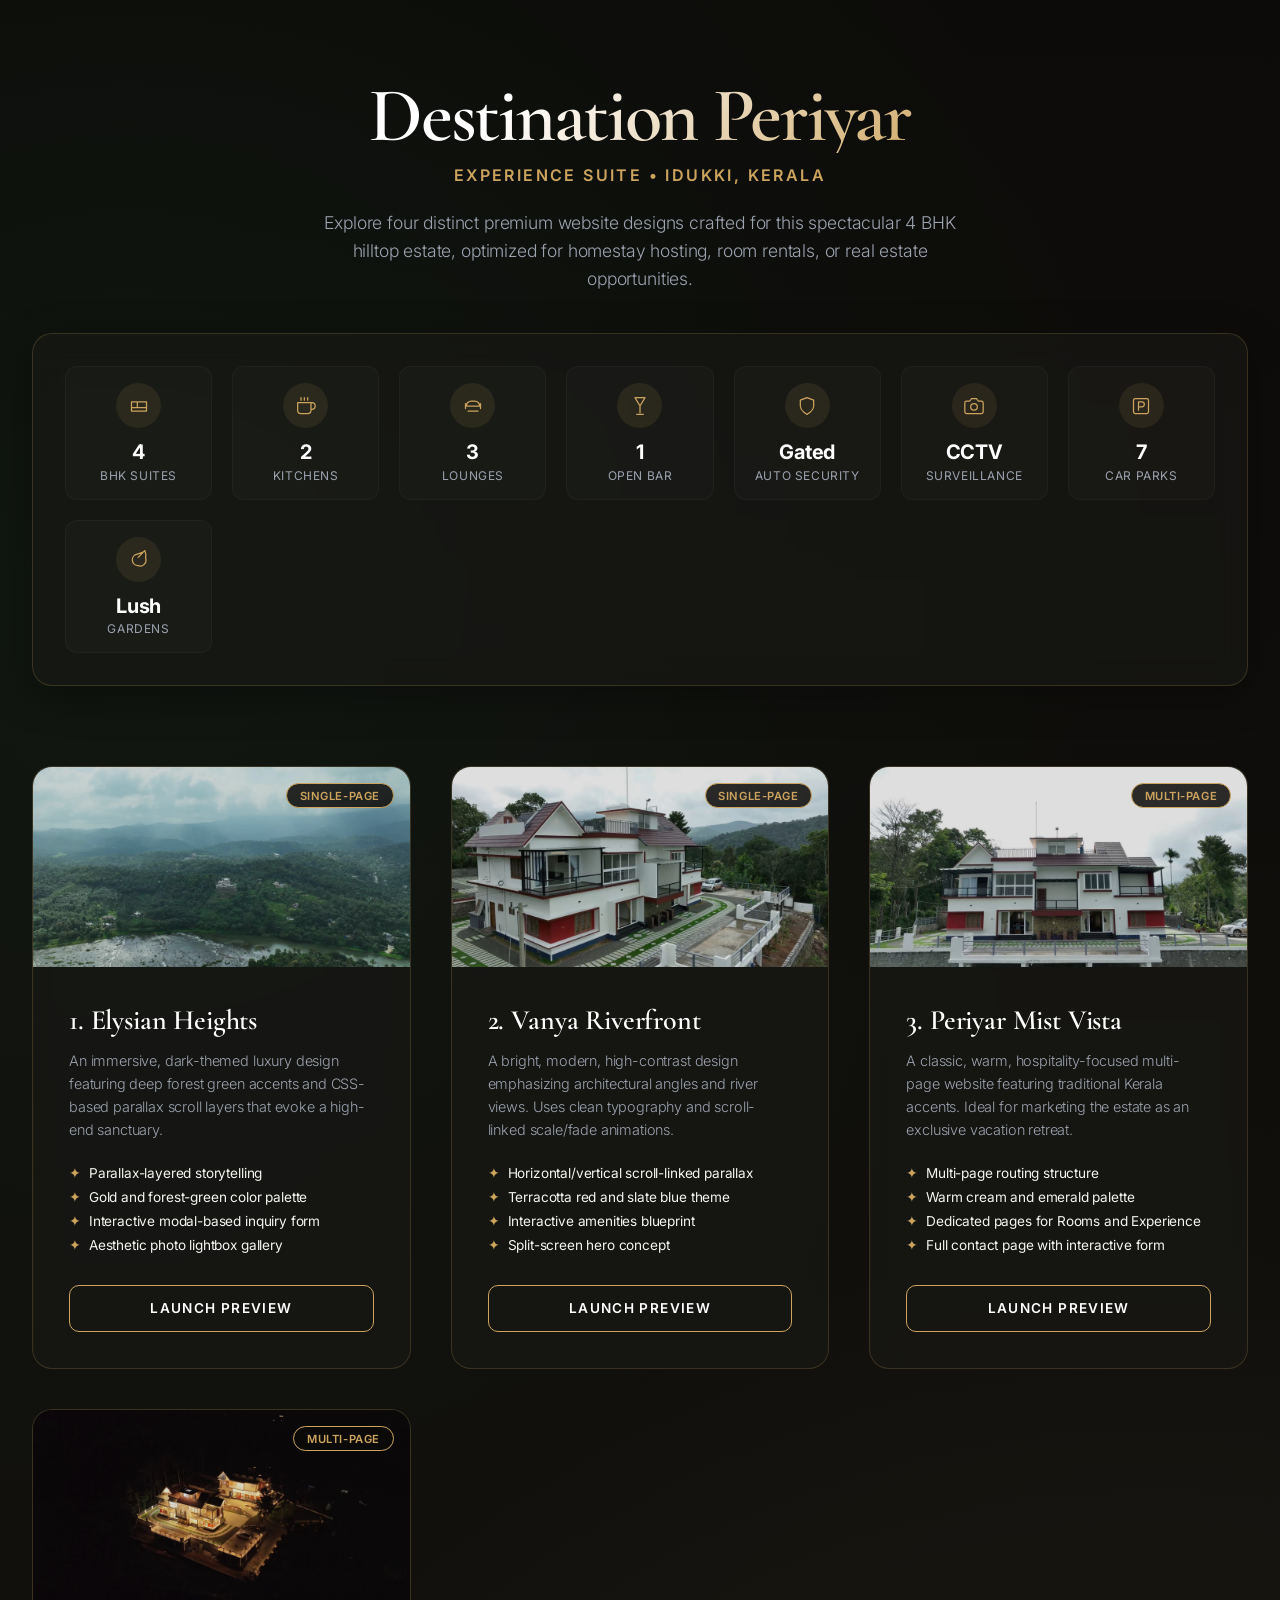
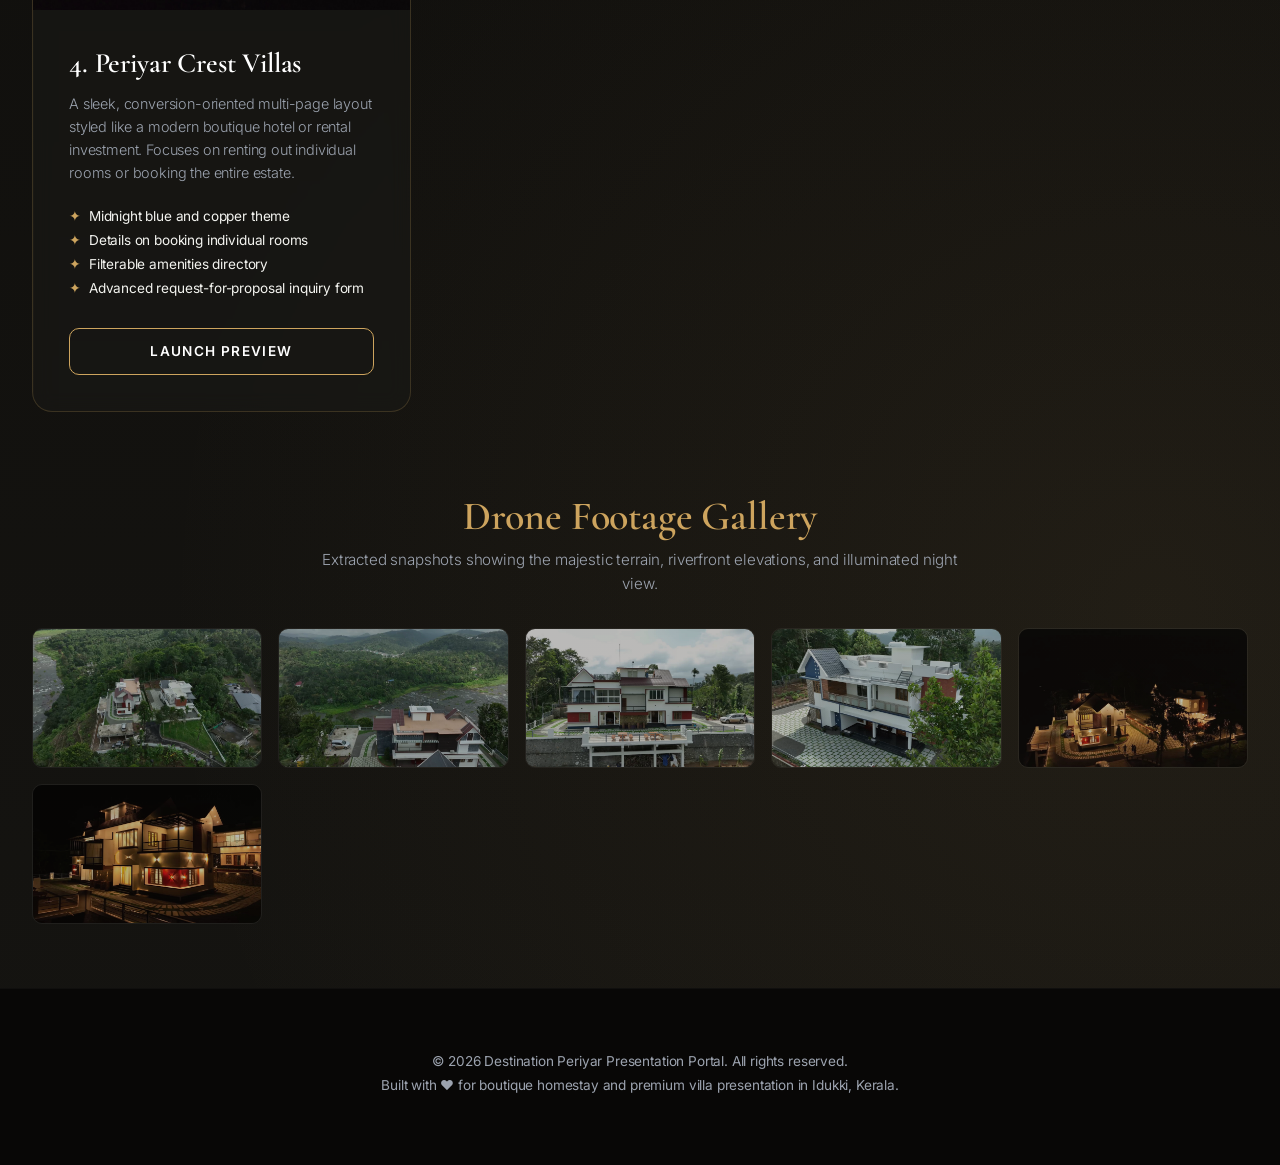
==== index.html @ 062560bf "feat: initial commit of villa website presentation suite with video and custom layouts" ====
<!DOCTYPE html>
<html lang="en">
<head>
    <meta charset="UTF-8">
    <meta name="viewport" content="width=device-width, initial-scale=1.0">
    <title>Destination Periyar - Design Portal</title>
    <link rel="preconnect" href="https://fonts.googleapis.com">
    <link rel="preconnect" href="https://fonts.gstatic.com" crossorigin>
    <link href="https://fonts.googleapis.com/css2?family=Cormorant+Garamond:ital,wght@0,400;0,600;0,700;1,400&family=Inter:wght@300;400;500;600;700&display=swap" rel="stylesheet">
    <style>
        :root {
            --primary: #cda45e;
            --bg-dark: #0c0b09;
            --bg-card: rgba(26, 25, 22, 0.6);
            --text-light: #f4f4f0;
            --text-muted: #9ca3af;
            --accent: #2e8b57;
            --border: rgba(205, 164, 94, 0.2);
            --font-serif: 'Cormorant Garamond', serif;
            --font-sans: 'Inter', sans-serif;
        }

        * {
            margin: 0;
            padding: 0;
            box-sizing: border-box;
        }

        body {
            font-family: var(--font-sans);
            background-color: var(--bg-dark);
            color: var(--text-light);
            min-height: 100vh;
            overflow-x: hidden;
            display: flex;
            flex-direction: column;
            justify-content: space-between;
            background-image: 
                radial-gradient(circle at 10% 20%, rgba(46, 139, 87, 0.08) 0%, transparent 40%),
                radial-gradient(circle at 90% 80%, rgba(205, 164, 94, 0.08) 0%, transparent 40%),
                linear-gradient(180deg, #0c0b09 0%, #151411 100%);
            letter-spacing: -0.01em;
        }

        header {
            padding: 5rem 2rem 2.5rem 2rem;
            text-align: center;
            max-width: 900px;
            margin: 0 auto;
        }

        h1 {
            font-family: var(--font-serif);
            font-size: clamp(3rem, 6vw, 5.5rem);
            font-weight: 600;
            letter-spacing: -0.03em;
            margin-bottom: 0.75rem;
            color: var(--text-light);
            background: linear-gradient(135deg, #fff 30%, var(--primary) 100%);
            -webkit-background-clip: text;
            -webkit-text-fill-color: transparent;
            line-height: 0.95;
        }

        .subtitle {
            font-size: 1rem;
            letter-spacing: 0.15em;
            text-transform: uppercase;
            color: var(--primary);
            font-weight: 600;
            margin-bottom: 1.5rem;
        }

        .subtitle-desc {
            font-size: 1.1rem;
            color: var(--text-muted);
            font-weight: 300;
            line-height: 1.6;
            max-width: 650px;
            margin: 0 auto;
        }

        .main-container {
            max-width: 1400px;
            margin: 0 auto;
            width: 100%;
            padding: 0 2rem 4rem 2rem;
        }

        /* Infographic Stats Bar */
        .specs-bar {
            display: grid;
            grid-template-columns: repeat(auto-fit, minmax(140px, 1fr));
            gap: 1.25rem;
            margin-bottom: 5rem;
            padding: 2rem;
            background: var(--bg-card);
            border: 1px solid var(--border);
            border-radius: 20px;
            backdrop-filter: blur(15px);
            box-shadow: 0 10px 40px rgba(0, 0, 0, 0.3);
        }

        .spec-item {
            display: flex;
            flex-direction: column;
            align-items: center;
            text-align: center;
            padding: 1rem 0.5rem;
            border-radius: 12px;
            background: rgba(255, 255, 255, 0.02);
            border: 1px solid rgba(255, 255, 255, 0.03);
            transition: all 0.3s ease;
        }

        .spec-item:hover {
            background: rgba(205, 164, 94, 0.04);
            border-color: rgba(205, 164, 94, 0.2);
            transform: translateY(-3px);
        }

        .spec-icon-wrapper {
            width: 45px;
            height: 45px;
            display: flex;
            align-items: center;
            justify-content: center;
            border-radius: 50%;
            background: rgba(205, 164, 94, 0.1);
            color: var(--primary);
            margin-bottom: 0.75rem;
            transition: all 0.3s ease;
        }

        .spec-item:hover .spec-icon-wrapper {
            background: var(--primary);
            color: var(--bg-dark);
            box-shadow: 0 0 15px rgba(205, 164, 94, 0.4);
        }

        .spec-value {
            font-size: 1.25rem;
            font-weight: 700;
            color: #fff;
            margin-bottom: 0.2rem;
        }

        .spec-label {
            font-size: 0.75rem;
            color: var(--text-muted);
            text-transform: uppercase;
            letter-spacing: 0.05em;
        }

        /* Design Grid */
        .design-grid {
            display: grid;
            grid-template-columns: repeat(auto-fit, minmax(280px, 1fr));
            gap: 2.5rem;
            margin-bottom: 5rem;
        }

        .design-card {
            background: var(--bg-card);
            border: 1px solid var(--border);
            border-radius: 20px;
            overflow: hidden;
            transition: all 0.4s cubic-bezier(0.25, 0.8, 0.25, 1);
            backdrop-filter: blur(10px);
            display: flex;
            flex-direction: column;
            position: relative;
        }

        .design-card::before {
            content: '';
            position: absolute;
            top: 0;
            left: 0;
            width: 100%;
            height: 100%;
            background: linear-gradient(45deg, transparent, rgba(205, 164, 94, 0.1), transparent);
            transform: translateX(-100%);
            transition: transform 0.6s ease;
            pointer-events: none;
        }

        .design-card:hover::before {
            transform: translateX(100%);
        }

        .design-card:hover {
            transform: translateY(-8px);
            box-shadow: 0 15px 35px rgba(0, 0, 0, 0.5), 0 0 15px rgba(205, 164, 94, 0.15);
            border-color: var(--primary);
        }

        .card-img-container {
            height: 200px;
            position: relative;
            background-color: #222;
            overflow: hidden;
        }

        .card-img {
            width: 100%;
            height: 100%;
            object-fit: cover;
            transition: transform 0.5s ease;
            opacity: 0.85;
        }

        .design-card:hover .card-img {
            transform: scale(1.08);
            opacity: 1;
        }

        .card-tag {
            position: absolute;
            top: 1rem;
            right: 1rem;
            background: rgba(12, 11, 9, 0.85);
            color: var(--primary);
            border: 1px solid var(--primary);
            padding: 0.3rem 0.8rem;
            border-radius: 30px;
            font-size: 0.7rem;
            font-weight: 600;
            letter-spacing: 0.05em;
            text-transform: uppercase;
        }

        .card-content {
            padding: 2.25rem;
            flex-grow: 1;
            display: flex;
            flex-direction: column;
            justify-content: space-between;
        }

        .card-title {
            font-family: var(--font-serif);
            font-size: 1.75rem;
            margin-bottom: 0.75rem;
            color: #fff;
            font-weight: 600;
        }

        .card-desc {
            color: var(--text-muted);
            font-size: 0.9rem;
            line-height: 1.6;
            margin-bottom: 1.5rem;
            font-weight: 300;
        }

        .card-features {
            list-style: none;
            margin-bottom: 2rem;
            font-size: 0.85rem;
            color: var(--text-light);
        }

        .card-features li {
            margin-bottom: 0.5rem;
            display: flex;
            align-items: center;
            gap: 0.5rem;
        }

        .card-features li::before {
            content: "✦";
            color: var(--primary);
        }

        .btn-launch {
            display: block;
            width: 100%;
            text-align: center;
            background: transparent;
            border: 1px solid var(--primary);
            color: #fff;
            padding: 0.9rem;
            border-radius: 10px;
            text-decoration: none;
            font-weight: 600;
            font-size: 0.85rem;
            letter-spacing: 0.1em;
            text-transform: uppercase;
            transition: all 0.3s ease;
        }

        .design-card:hover .btn-launch {
            background: var(--primary);
            color: var(--bg-dark);
            box-shadow: 0 4px 15px rgba(205, 164, 94, 0.4);
        }

        /* Image Showcase Section */
        .showcase-sec {
            text-align: center;
            margin-top: 2rem;
        }

        .showcase-sec h2 {
            font-family: var(--font-serif);
            font-size: 2.5rem;
            font-weight: 600;
            margin-bottom: 0.5rem;
            color: var(--primary);
        }

        .showcase-grid {
            display: grid;
            grid-template-columns: repeat(auto-fill, minmax(200px, 1fr));
            gap: 1rem;
            margin-top: 2rem;
        }

        .showcase-item {
            border-radius: 10px;
            overflow: hidden;
            height: 140px;
            border: 1px solid rgba(255, 255, 255, 0.05);
            transition: all 0.3s ease;
        }

        .showcase-item img {
            width: 100%;
            height: 100%;
            object-fit: cover;
            opacity: 0.7;
            transition: all 0.3s ease;
        }

        .showcase-item:hover img {
            opacity: 1;
            transform: scale(1.05);
        }

        .showcase-item:hover {
            border-color: var(--primary);
            box-shadow: 0 4px 15px rgba(205, 164, 94, 0.2);
        }

        footer {
            padding: 4rem 2rem;
            text-align: center;
            background-color: #080706;
            border-top: 1px solid rgba(255, 255, 255, 0.03);
            color: var(--text-muted);
            font-size: 0.85rem;
        }

        footer p {
            margin-bottom: 0.5rem;
        }
    </style>
</head>
<body>
    <header>
        <h1>Destination Periyar</h1>
        <p class="subtitle">Experience Suite &bull; Idukki, Kerala</p>
        <p class="subtitle-desc">
            Explore four distinct premium website designs crafted for this spectacular 4 BHK hilltop estate, 
            optimized for homestay hosting, room rentals, or real estate opportunities.
        </p>
    </header>

    <main class="main-container">
        <!-- Professional Infographics Bar -->
        <section class="specs-bar">
            <!-- Stat 1 -->
            <div class="spec-item">
                <div class="spec-icon-wrapper">
                    <svg viewBox="0 0 24 24" width="20" height="20" stroke="currentColor" stroke-width="1.5" fill="none" stroke-linecap="round" stroke-linejoin="round"><path d="M3 7v11M21 7v11M3 14h18M3 18h18M10 7v7M3 7h18"/></svg>
                </div>
                <div class="spec-value">4</div>
                <div class="spec-label">BHK Suites</div>
            </div>
            <!-- Stat 2 -->
            <div class="spec-item">
                <div class="spec-icon-wrapper">
                    <svg viewBox="0 0 24 24" width="20" height="20" stroke="currentColor" stroke-width="1.5" fill="none" stroke-linecap="round" stroke-linejoin="round"><path d="M18 8h1a4 4 0 0 1 0 8h-1M2 8h16v9a4 4 0 0 1-4 4H6a4 4 0 0 1-4-4V8zM6 2v3M10 2v3M14 2v3"/></svg>
                </div>
                <div class="spec-value">2</div>
                <div class="spec-label">Kitchens</div>
            </div>
            <!-- Stat 3 -->
            <div class="spec-item">
                <div class="spec-icon-wrapper">
                    <svg viewBox="0 0 24 24" width="20" height="20" stroke="currentColor" stroke-width="1.5" fill="none" stroke-linecap="round" stroke-linejoin="round"><path d="M3 12h18M3 9v6M21 9v6M6 18h12M4 12c0-3.3 2.7-6 6-6h4c3.3 0 6 2.7 6 6"/></svg>
                </div>
                <div class="spec-value">3</div>
                <div class="spec-label">Lounges</div>
            </div>
            <!-- Stat 4 -->
            <div class="spec-item">
                <div class="spec-icon-wrapper">
                    <svg viewBox="0 0 24 24" width="20" height="20" stroke="currentColor" stroke-width="1.5" fill="none" stroke-linecap="round" stroke-linejoin="round"><path d="M18 2H6M6 2l6 10 6-10M12 12v8M8 22h8"/></svg>
                </div>
                <div class="spec-value">1</div>
                <div class="spec-label">Open Bar</div>
            </div>
            <!-- Stat 5 -->
            <div class="spec-item">
                <div class="spec-icon-wrapper">
                    <svg viewBox="0 0 24 24" width="20" height="20" stroke="currentColor" stroke-width="1.5" fill="none" stroke-linecap="round" stroke-linejoin="round"><path d="M12 22s8-4 8-10V5l-8-3-8 3v7c0 6 8 10 8 10z"/></svg>
                </div>
                <div class="spec-value">Gated</div>
                <div class="spec-label">Auto Security</div>
            </div>
            <!-- Stat 6 -->
            <div class="spec-item">
                <div class="spec-icon-wrapper">
                    <svg viewBox="0 0 24 24" width="20" height="20" stroke="currentColor" stroke-width="1.5" fill="none" stroke-linecap="round" stroke-linejoin="round"><path d="M23 19a2 2 0 0 1-2 2H3a2 2 0 0 1-2-2V8a2 2 0 0 1 2-2h4l2-3h6l2 3h4a2 2 0 0 1 2 2z"/><circle cx="12" cy="13" r="4"/></svg>
                </div>
                <div class="spec-value">CCTV</div>
                <div class="spec-label">Surveillance</div>
            </div>
            <!-- Stat 7 -->
            <div class="spec-item">
                <div class="spec-icon-wrapper">
                    <svg viewBox="0 0 24 24" width="20" height="20" stroke="currentColor" stroke-width="1.5" fill="none" stroke-linecap="round" stroke-linejoin="round"><rect x="3" y="3" width="18" height="18" rx="2"/><path d="M9 17V7h4a3 3 0 0 1 0 6H9"/></svg>
                </div>
                <div class="spec-value">7</div>
                <div class="spec-label">Car Parks</div>
            </div>
            <!-- Stat 8 -->
            <div class="spec-item">
                <div class="spec-icon-wrapper">
                    <svg viewBox="0 0 24 24" width="20" height="20" stroke="currentColor" stroke-width="1.5" fill="none" stroke-linecap="round" stroke-linejoin="round"><path d="M11 20A7 7 0 0 1 9.8 6.1C15.5 5 17 4.48 19 2c1 2 2 3.58 1 9.2a7 7 0 0 1-9 8.8zM19 2L11 10"/></svg>
                </div>
                <div class="spec-value">Lush</div>
                <div class="spec-label">Gardens</div>
            </div>
        </section>

        <!-- Design Grid -->
        <section class="design-grid">
            <!-- Design 1 -->
            <article class="design-card">
                <div class="card-img-container">
                    <img src="./extracted_images/frame_01.jpg" alt="Elysian Heights" class="card-img">
                    <span class="card-tag">Single-Page</span>
                </div>
                <div class="card-content">
                    <div>
                        <h2 class="card-title">1. Elysian Heights</h2>
                        <p class="card-desc">An immersive, dark-themed luxury design featuring deep forest green accents and CSS-based parallax scroll layers that evoke a high-end sanctuary.</p>
                        <ul class="card-features">
                            <li>Parallax-layered storytelling</li>
                            <li>Gold and forest-green color palette</li>
                            <li>Interactive modal-based inquiry form</li>
                            <li>Aesthetic photo lightbox gallery</li>
                        </ul>
                    </div>
                    <a href="./design1_single_parallax/index.html" class="btn-launch" target="_blank">Launch Preview</a>
                </div>
            </article>

            <!-- Design 2 -->
            <article class="design-card">
                <div class="card-img-container">
                    <img src="./extracted_images/frame_04.jpg" alt="Vanya Riverfront" class="card-img">
                    <span class="card-tag">Single-Page</span>
                </div>
                <div class="card-content">
                    <div>
                        <h2 class="card-title">2. Vanya Riverfront</h2>
                        <p class="card-desc">A bright, modern, high-contrast design emphasizing architectural angles and river views. Uses clean typography and scroll-linked scale/fade animations.</p>
                        <ul class="card-features">
                            <li>Horizontal/vertical scroll-linked parallax</li>
                            <li>Terracotta red and slate blue theme</li>
                            <li>Interactive amenities blueprint</li>
                            <li>Split-screen hero concept</li>
                        </ul>
                    </div>
                    <a href="./design2_single_parallax/index.html" class="btn-launch" target="_blank">Launch Preview</a>
                </div>
            </article>

            <!-- Design 3 -->
            <article class="design-card">
                <div class="card-img-container">
                    <img src="./extracted_images/frame_03.jpg" alt="Periyar Mist Vista" class="card-img">
                    <span class="card-tag">Multi-Page</span>
                </div>
                <div class="card-content">
                    <div>
                        <h2 class="card-title">3. Periyar Mist Vista</h2>
                        <p class="card-desc">A classic, warm, hospitality-focused multi-page website featuring traditional Kerala accents. Ideal for marketing the estate as an exclusive vacation retreat.</p>
                        <ul class="card-features">
                            <li>Multi-page routing structure</li>
                            <li>Warm cream and emerald palette</li>
                            <li>Dedicated pages for Rooms and Experience</li>
                            <li>Full contact page with interactive form</li>
                        </ul>
                    </div>
                    <a href="./design3_multi/index.html" class="btn-launch" target="_blank">Launch Preview</a>
                </div>
            </article>

            <!-- Design 4 -->
            <article class="design-card">
                <div class="card-img-container">
                    <img src="./extracted_images/frame_08.jpg" alt="Periyar Crest Villas" class="card-img">
                    <span class="card-tag">Multi-Page</span>
                </div>
                <div class="card-content">
                    <div>
                        <h2 class="card-title">4. Periyar Crest Villas</h2>
                        <p class="card-desc">A sleek, conversion-oriented multi-page layout styled like a modern boutique hotel or rental investment. Focuses on renting out individual rooms or booking the entire estate.</p>
                        <ul class="card-features">
                            <li>Midnight blue and copper theme</li>
                            <li>Details on booking individual rooms</li>
                            <li>Filterable amenities directory</li>
                            <li>Advanced request-for-proposal inquiry form</li>
                        </ul>
                    </div>
                    <a href="./design4_multi/index.html" class="btn-launch" target="_blank">Launch Preview</a>
                </div>
            </article>
        </section>

        <!-- Drone Showcase Teaser -->
        <section class="showcase-sec">
            <h2>Drone Footage Gallery</h2>
            <p class="subtitle-desc" style="font-size: 0.95rem; margin-bottom: 2rem;">Extracted snapshots showing the majestic terrain, riverfront elevations, and illuminated night view.</p>
            <div class="showcase-grid">
                <div class="showcase-item"><img src="./extracted_images/frame_02.jpg" alt="Drone View 1"></div>
                <div class="showcase-item"><img src="./extracted_images/frame_05.jpg" alt="Drone View 2"></div>
                <div class="showcase-item"><img src="./extracted_images/frame_06.jpg" alt="Drone View 3"></div>
                <div class="showcase-item"><img src="./extracted_images/frame_07.jpg" alt="Drone View 4"></div>
                <div class="showcase-item"><img src="./extracted_images/frame_09.jpg" alt="Drone View 5"></div>
                <div class="showcase-item"><img src="./extracted_images/frame_10.jpg" alt="Drone View 6"></div>
            </div>
        </section>
    </main>

    <footer>
        <p>&copy; 2026 Destination Periyar Presentation Portal. All rights reserved.</p>
        <p>Built with ❤️ for boutique homestay and premium villa presentation in Idukki, Kerala.</p>
    </footer>
</body>
</html>
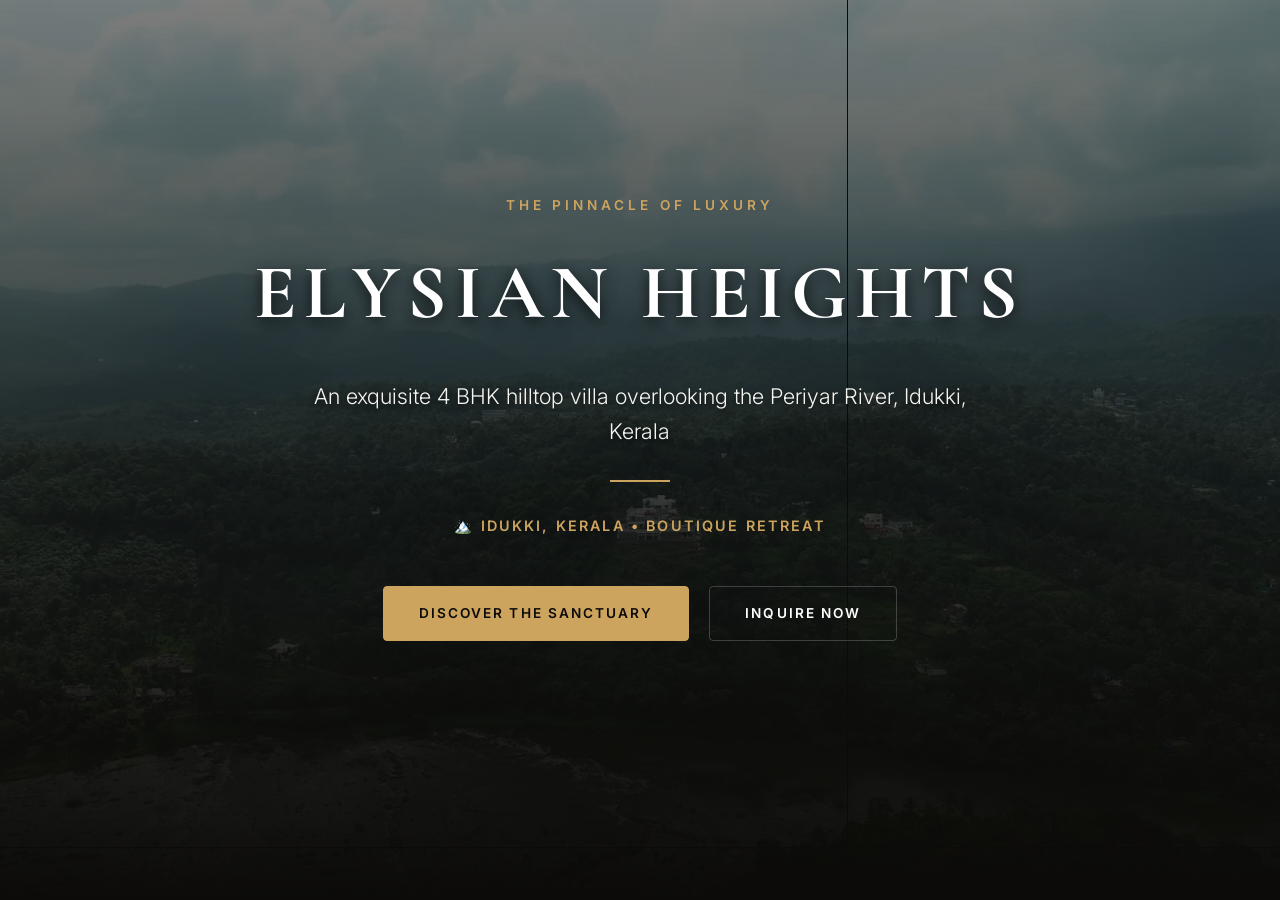
==== commit 55fbadf4: "refactor: keep only design1_single_parallax and remove unused designs and scroll indicator" ====
--- a/index.html
+++ b/index.html
@@ -1,546 +1,15 @@
-<!DOCTYPE html>
+﻿<!DOCTYPE html>
 <html lang="en">
 <head>
     <meta charset="UTF-8">
     <meta name="viewport" content="width=device-width, initial-scale=1.0">
-    <title>Destination Periyar - Design Portal</title>
-    <link rel="preconnect" href="https://fonts.googleapis.com">
-    <link rel="preconnect" href="https://fonts.gstatic.com" crossorigin>
-    <link href="https://fonts.googleapis.com/css2?family=Cormorant+Garamond:ital,wght@0,400;0,600;0,700;1,400&family=Inter:wght@300;400;500;600;700&display=swap" rel="stylesheet">
-    <style>
-        :root {
-            --primary: #cda45e;
-            --bg-dark: #0c0b09;
-            --bg-card: rgba(26, 25, 22, 0.6);
-            --text-light: #f4f4f0;
-            --text-muted: #9ca3af;
-            --accent: #2e8b57;
-            --border: rgba(205, 164, 94, 0.2);
-            --font-serif: 'Cormorant Garamond', serif;
-            --font-sans: 'Inter', sans-serif;
-        }
-
-        * {
-            margin: 0;
-            padding: 0;
-            box-sizing: border-box;
-        }
-
-        body {
-            font-family: var(--font-sans);
-            background-color: var(--bg-dark);
-            color: var(--text-light);
-            min-height: 100vh;
-            overflow-x: hidden;
-            display: flex;
-            flex-direction: column;
-            justify-content: space-between;
-            background-image: 
-                radial-gradient(circle at 10% 20%, rgba(46, 139, 87, 0.08) 0%, transparent 40%),
-                radial-gradient(circle at 90% 80%, rgba(205, 164, 94, 0.08) 0%, transparent 40%),
-                linear-gradient(180deg, #0c0b09 0%, #151411 100%);
-            letter-spacing: -0.01em;
-        }
-
-        header {
-            padding: 5rem 2rem 2.5rem 2rem;
-            text-align: center;
-            max-width: 900px;
-            margin: 0 auto;
-        }
-
-        h1 {
-            font-family: var(--font-serif);
-            font-size: clamp(3rem, 6vw, 5.5rem);
-            font-weight: 600;
-            letter-spacing: -0.03em;
-            margin-bottom: 0.75rem;
-            color: var(--text-light);
-            background: linear-gradient(135deg, #fff 30%, var(--primary) 100%);
-            -webkit-background-clip: text;
-            -webkit-text-fill-color: transparent;
-            line-height: 0.95;
-        }
-
-        .subtitle {
-            font-size: 1rem;
-            letter-spacing: 0.15em;
-            text-transform: uppercase;
-            color: var(--primary);
-            font-weight: 600;
-            margin-bottom: 1.5rem;
-        }
-
-        .subtitle-desc {
-            font-size: 1.1rem;
-            color: var(--text-muted);
-            font-weight: 300;
-            line-height: 1.6;
-            max-width: 650px;
-            margin: 0 auto;
-        }
-
-        .main-container {
-            max-width: 1400px;
-            margin: 0 auto;
-            width: 100%;
-            padding: 0 2rem 4rem 2rem;
-        }
-
-        /* Infographic Stats Bar */
-        .specs-bar {
-            display: grid;
-            grid-template-columns: repeat(auto-fit, minmax(140px, 1fr));
-            gap: 1.25rem;
-            margin-bottom: 5rem;
-            padding: 2rem;
-            background: var(--bg-card);
-            border: 1px solid var(--border);
-            border-radius: 20px;
-            backdrop-filter: blur(15px);
-            box-shadow: 0 10px 40px rgba(0, 0, 0, 0.3);
-        }
-
-        .spec-item {
-            display: flex;
-            flex-direction: column;
-            align-items: center;
-            text-align: center;
-            padding: 1rem 0.5rem;
-            border-radius: 12px;
-            background: rgba(255, 255, 255, 0.02);
-            border: 1px solid rgba(255, 255, 255, 0.03);
-            transition: all 0.3s ease;
-        }
-
-        .spec-item:hover {
-            background: rgba(205, 164, 94, 0.04);
-            border-color: rgba(205, 164, 94, 0.2);
-            transform: translateY(-3px);
-        }
-
-        .spec-icon-wrapper {
-            width: 45px;
-            height: 45px;
-            display: flex;
-            align-items: center;
-            justify-content: center;
-            border-radius: 50%;
-            background: rgba(205, 164, 94, 0.1);
-            color: var(--primary);
-            margin-bottom: 0.75rem;
-            transition: all 0.3s ease;
-        }
-
-        .spec-item:hover .spec-icon-wrapper {
-            background: var(--primary);
-            color: var(--bg-dark);
-            box-shadow: 0 0 15px rgba(205, 164, 94, 0.4);
-        }
-
-        .spec-value {
-            font-size: 1.25rem;
-            font-weight: 700;
-            color: #fff;
-            margin-bottom: 0.2rem;
-        }
-
-        .spec-label {
-            font-size: 0.75rem;
-            color: var(--text-muted);
-            text-transform: uppercase;
-            letter-spacing: 0.05em;
-        }
-
-        /* Design Grid */
-        .design-grid {
-            display: grid;
-            grid-template-columns: repeat(auto-fit, minmax(280px, 1fr));
-            gap: 2.5rem;
-            margin-bottom: 5rem;
-        }
-
-        .design-card {
-            background: var(--bg-card);
-            border: 1px solid var(--border);
-            border-radius: 20px;
-            overflow: hidden;
-            transition: all 0.4s cubic-bezier(0.25, 0.8, 0.25, 1);
-            backdrop-filter: blur(10px);
-            display: flex;
-            flex-direction: column;
-            position: relative;
-        }
-
-        .design-card::before {
-            content: '';
-            position: absolute;
-            top: 0;
-            left: 0;
-            width: 100%;
-            height: 100%;
-            background: linear-gradient(45deg, transparent, rgba(205, 164, 94, 0.1), transparent);
-            transform: translateX(-100%);
-            transition: transform 0.6s ease;
-            pointer-events: none;
-        }
-
-        .design-card:hover::before {
-            transform: translateX(100%);
-        }
-
-        .design-card:hover {
-            transform: translateY(-8px);
-            box-shadow: 0 15px 35px rgba(0, 0, 0, 0.5), 0 0 15px rgba(205, 164, 94, 0.15);
-            border-color: var(--primary);
-        }
-
-        .card-img-container {
-            height: 200px;
-            position: relative;
-            background-color: #222;
-            overflow: hidden;
-        }
-
-        .card-img {
-            width: 100%;
-            height: 100%;
-            object-fit: cover;
-            transition: transform 0.5s ease;
-            opacity: 0.85;
-        }
-
-        .design-card:hover .card-img {
-            transform: scale(1.08);
-            opacity: 1;
-        }
-
-        .card-tag {
-            position: absolute;
-            top: 1rem;
-            right: 1rem;
-            background: rgba(12, 11, 9, 0.85);
-            color: var(--primary);
-            border: 1px solid var(--primary);
-            padding: 0.3rem 0.8rem;
-            border-radius: 30px;
-            font-size: 0.7rem;
-            font-weight: 600;
-            letter-spacing: 0.05em;
-            text-transform: uppercase;
-        }
-
-        .card-content {
-            padding: 2.25rem;
-            flex-grow: 1;
-            display: flex;
-            flex-direction: column;
-            justify-content: space-between;
-        }
-
-        .card-title {
-            font-family: var(--font-serif);
-            font-size: 1.75rem;
-            margin-bottom: 0.75rem;
-            color: #fff;
-            font-weight: 600;
-        }
-
-        .card-desc {
-            color: var(--text-muted);
-            font-size: 0.9rem;
-            line-height: 1.6;
-            margin-bottom: 1.5rem;
-            font-weight: 300;
-        }
-
-        .card-features {
-            list-style: none;
-            margin-bottom: 2rem;
-            font-size: 0.85rem;
-            color: var(--text-light);
-        }
-
-        .card-features li {
-            margin-bottom: 0.5rem;
-            display: flex;
-            align-items: center;
-            gap: 0.5rem;
-        }
-
-        .card-features li::before {
-            content: "✦";
-            color: var(--primary);
-        }
-
-        .btn-launch {
-            display: block;
-            width: 100%;
-            text-align: center;
-            background: transparent;
-            border: 1px solid var(--primary);
-            color: #fff;
-            padding: 0.9rem;
-            border-radius: 10px;
-            text-decoration: none;
-            font-weight: 600;
-            font-size: 0.85rem;
-            letter-spacing: 0.1em;
-            text-transform: uppercase;
-            transition: all 0.3s ease;
-        }
-
-        .design-card:hover .btn-launch {
-            background: var(--primary);
-            color: var(--bg-dark);
-            box-shadow: 0 4px 15px rgba(205, 164, 94, 0.4);
-        }
-
-        /* Image Showcase Section */
-        .showcase-sec {
-            text-align: center;
-            margin-top: 2rem;
-        }
-
-        .showcase-sec h2 {
-            font-family: var(--font-serif);
-            font-size: 2.5rem;
-            font-weight: 600;
-            margin-bottom: 0.5rem;
-            color: var(--primary);
-        }
-
-        .showcase-grid {
-            display: grid;
-            grid-template-columns: repeat(auto-fill, minmax(200px, 1fr));
-            gap: 1rem;
-            margin-top: 2rem;
-        }
-
-        .showcase-item {
-            border-radius: 10px;
-            overflow: hidden;
-            height: 140px;
-            border: 1px solid rgba(255, 255, 255, 0.05);
-            transition: all 0.3s ease;
-        }
-
-        .showcase-item img {
-            width: 100%;
-            height: 100%;
-            object-fit: cover;
-            opacity: 0.7;
-            transition: all 0.3s ease;
-        }
-
-        .showcase-item:hover img {
-            opacity: 1;
-            transform: scale(1.05);
-        }
-
-        .showcase-item:hover {
-            border-color: var(--primary);
-            box-shadow: 0 4px 15px rgba(205, 164, 94, 0.2);
-        }
-
-        footer {
-            padding: 4rem 2rem;
-            text-align: center;
-            background-color: #080706;
-            border-top: 1px solid rgba(255, 255, 255, 0.03);
-            color: var(--text-muted);
-            font-size: 0.85rem;
-        }
-
-        footer p {
-            margin-bottom: 0.5rem;
-        }
-    </style>
+    <meta http-equiv="refresh" content="0; url=design1_single_parallax/index.html">
+    <title>Destination Periyar - Elysian Heights</title>
+    <script>
+        window.location.replace("design1_single_parallax/index.html");
+    </script>
 </head>
-<body>
-    <header>
-        <h1>Destination Periyar</h1>
-        <p class="subtitle">Experience Suite &bull; Idukki, Kerala</p>
-        <p class="subtitle-desc">
-            Explore four distinct premium website designs crafted for this spectacular 4 BHK hilltop estate, 
-            optimized for homestay hosting, room rentals, or real estate opportunities.
-        </p>
-    </header>
-
-    <main class="main-container">
-        <!-- Professional Infographics Bar -->
-        <section class="specs-bar">
-            <!-- Stat 1 -->
-            <div class="spec-item">
-                <div class="spec-icon-wrapper">
-                    <svg viewBox="0 0 24 24" width="20" height="20" stroke="currentColor" stroke-width="1.5" fill="none" stroke-linecap="round" stroke-linejoin="round"><path d="M3 7v11M21 7v11M3 14h18M3 18h18M10 7v7M3 7h18"/></svg>
-                </div>
-                <div class="spec-value">4</div>
-                <div class="spec-label">BHK Suites</div>
-            </div>
-            <!-- Stat 2 -->
-            <div class="spec-item">
-                <div class="spec-icon-wrapper">
-                    <svg viewBox="0 0 24 24" width="20" height="20" stroke="currentColor" stroke-width="1.5" fill="none" stroke-linecap="round" stroke-linejoin="round"><path d="M18 8h1a4 4 0 0 1 0 8h-1M2 8h16v9a4 4 0 0 1-4 4H6a4 4 0 0 1-4-4V8zM6 2v3M10 2v3M14 2v3"/></svg>
-                </div>
-                <div class="spec-value">2</div>
-                <div class="spec-label">Kitchens</div>
-            </div>
-            <!-- Stat 3 -->
-            <div class="spec-item">
-                <div class="spec-icon-wrapper">
-                    <svg viewBox="0 0 24 24" width="20" height="20" stroke="currentColor" stroke-width="1.5" fill="none" stroke-linecap="round" stroke-linejoin="round"><path d="M3 12h18M3 9v6M21 9v6M6 18h12M4 12c0-3.3 2.7-6 6-6h4c3.3 0 6 2.7 6 6"/></svg>
-                </div>
-                <div class="spec-value">3</div>
-                <div class="spec-label">Lounges</div>
-            </div>
-            <!-- Stat 4 -->
-            <div class="spec-item">
-                <div class="spec-icon-wrapper">
-                    <svg viewBox="0 0 24 24" width="20" height="20" stroke="currentColor" stroke-width="1.5" fill="none" stroke-linecap="round" stroke-linejoin="round"><path d="M18 2H6M6 2l6 10 6-10M12 12v8M8 22h8"/></svg>
-                </div>
-                <div class="spec-value">1</div>
-                <div class="spec-label">Open Bar</div>
-            </div>
-            <!-- Stat 5 -->
-            <div class="spec-item">
-                <div class="spec-icon-wrapper">
-                    <svg viewBox="0 0 24 24" width="20" height="20" stroke="currentColor" stroke-width="1.5" fill="none" stroke-linecap="round" stroke-linejoin="round"><path d="M12 22s8-4 8-10V5l-8-3-8 3v7c0 6 8 10 8 10z"/></svg>
-                </div>
-                <div class="spec-value">Gated</div>
-                <div class="spec-label">Auto Security</div>
-            </div>
-            <!-- Stat 6 -->
-            <div class="spec-item">
-                <div class="spec-icon-wrapper">
-                    <svg viewBox="0 0 24 24" width="20" height="20" stroke="currentColor" stroke-width="1.5" fill="none" stroke-linecap="round" stroke-linejoin="round"><path d="M23 19a2 2 0 0 1-2 2H3a2 2 0 0 1-2-2V8a2 2 0 0 1 2-2h4l2-3h6l2 3h4a2 2 0 0 1 2 2z"/><circle cx="12" cy="13" r="4"/></svg>
-                </div>
-                <div class="spec-value">CCTV</div>
-                <div class="spec-label">Surveillance</div>
-            </div>
-            <!-- Stat 7 -->
-            <div class="spec-item">
-                <div class="spec-icon-wrapper">
-                    <svg viewBox="0 0 24 24" width="20" height="20" stroke="currentColor" stroke-width="1.5" fill="none" stroke-linecap="round" stroke-linejoin="round"><rect x="3" y="3" width="18" height="18" rx="2"/><path d="M9 17V7h4a3 3 0 0 1 0 6H9"/></svg>
-                </div>
-                <div class="spec-value">7</div>
-                <div class="spec-label">Car Parks</div>
-            </div>
-            <!-- Stat 8 -->
-            <div class="spec-item">
-                <div class="spec-icon-wrapper">
-                    <svg viewBox="0 0 24 24" width="20" height="20" stroke="currentColor" stroke-width="1.5" fill="none" stroke-linecap="round" stroke-linejoin="round"><path d="M11 20A7 7 0 0 1 9.8 6.1C15.5 5 17 4.48 19 2c1 2 2 3.58 1 9.2a7 7 0 0 1-9 8.8zM19 2L11 10"/></svg>
-                </div>
-                <div class="spec-value">Lush</div>
-                <div class="spec-label">Gardens</div>
-            </div>
-        </section>
-
-        <!-- Design Grid -->
-        <section class="design-grid">
-            <!-- Design 1 -->
-            <article class="design-card">
-                <div class="card-img-container">
-                    <img src="./extracted_images/frame_01.jpg" alt="Elysian Heights" class="card-img">
-                    <span class="card-tag">Single-Page</span>
-                </div>
-                <div class="card-content">
-                    <div>
-                        <h2 class="card-title">1. Elysian Heights</h2>
-                        <p class="card-desc">An immersive, dark-themed luxury design featuring deep forest green accents and CSS-based parallax scroll layers that evoke a high-end sanctuary.</p>
-                        <ul class="card-features">
-                            <li>Parallax-layered storytelling</li>
-                            <li>Gold and forest-green color palette</li>
-                            <li>Interactive modal-based inquiry form</li>
-                            <li>Aesthetic photo lightbox gallery</li>
-                        </ul>
-                    </div>
-                    <a href="./design1_single_parallax/index.html" class="btn-launch" target="_blank">Launch Preview</a>
-                </div>
-            </article>
-
-            <!-- Design 2 -->
-            <article class="design-card">
-                <div class="card-img-container">
-                    <img src="./extracted_images/frame_04.jpg" alt="Vanya Riverfront" class="card-img">
-                    <span class="card-tag">Single-Page</span>
-                </div>
-                <div class="card-content">
-                    <div>
-                        <h2 class="card-title">2. Vanya Riverfront</h2>
-                        <p class="card-desc">A bright, modern, high-contrast design emphasizing architectural angles and river views. Uses clean typography and scroll-linked scale/fade animations.</p>
-                        <ul class="card-features">
-                            <li>Horizontal/vertical scroll-linked parallax</li>
-                            <li>Terracotta red and slate blue theme</li>
-                            <li>Interactive amenities blueprint</li>
-                            <li>Split-screen hero concept</li>
-                        </ul>
-                    </div>
-                    <a href="./design2_single_parallax/index.html" class="btn-launch" target="_blank">Launch Preview</a>
-                </div>
-            </article>
-
-            <!-- Design 3 -->
-            <article class="design-card">
-                <div class="card-img-container">
-                    <img src="./extracted_images/frame_03.jpg" alt="Periyar Mist Vista" class="card-img">
-                    <span class="card-tag">Multi-Page</span>
-                </div>
-                <div class="card-content">
-                    <div>
-                        <h2 class="card-title">3. Periyar Mist Vista</h2>
-                        <p class="card-desc">A classic, warm, hospitality-focused multi-page website featuring traditional Kerala accents. Ideal for marketing the estate as an exclusive vacation retreat.</p>
-                        <ul class="card-features">
-                            <li>Multi-page routing structure</li>
-                            <li>Warm cream and emerald palette</li>
-                            <li>Dedicated pages for Rooms and Experience</li>
-                            <li>Full contact page with interactive form</li>
-                        </ul>
-                    </div>
-                    <a href="./design3_multi/index.html" class="btn-launch" target="_blank">Launch Preview</a>
-                </div>
-            </article>
-
-            <!-- Design 4 -->
-            <article class="design-card">
-                <div class="card-img-container">
-                    <img src="./extracted_images/frame_08.jpg" alt="Periyar Crest Villas" class="card-img">
-                    <span class="card-tag">Multi-Page</span>
-                </div>
-                <div class="card-content">
-                    <div>
-                        <h2 class="card-title">4. Periyar Crest Villas</h2>
-                        <p class="card-desc">A sleek, conversion-oriented multi-page layout styled like a modern boutique hotel or rental investment. Focuses on renting out individual rooms or booking the entire estate.</p>
-                        <ul class="card-features">
-                            <li>Midnight blue and copper theme</li>
-                            <li>Details on booking individual rooms</li>
-                            <li>Filterable amenities directory</li>
-                            <li>Advanced request-for-proposal inquiry form</li>
-                        </ul>
-                    </div>
-                    <a href="./design4_multi/index.html" class="btn-launch" target="_blank">Launch Preview</a>
-                </div>
-            </article>
-        </section>
-
-        <!-- Drone Showcase Teaser -->
-        <section class="showcase-sec">
-            <h2>Drone Footage Gallery</h2>
-            <p class="subtitle-desc" style="font-size: 0.95rem; margin-bottom: 2rem;">Extracted snapshots showing the majestic terrain, riverfront elevations, and illuminated night view.</p>
-            <div class="showcase-grid">
-                <div class="showcase-item"><img src="./extracted_images/frame_02.jpg" alt="Drone View 1"></div>
-                <div class="showcase-item"><img src="./extracted_images/frame_05.jpg" alt="Drone View 2"></div>
-                <div class="showcase-item"><img src="./extracted_images/frame_06.jpg" alt="Drone View 3"></div>
-                <div class="showcase-item"><img src="./extracted_images/frame_07.jpg" alt="Drone View 4"></div>
-                <div class="showcase-item"><img src="./extracted_images/frame_09.jpg" alt="Drone View 5"></div>
-                <div class="showcase-item"><img src="./extracted_images/frame_10.jpg" alt="Drone View 6"></div>
-            </div>
-        </section>
-    </main>
-
-    <footer>
-        <p>&copy; 2026 Destination Periyar Presentation Portal. All rights reserved.</p>
-        <p>Built with ❤️ for boutique homestay and premium villa presentation in Idukki, Kerala.</p>
-    </footer>
+<body style="background:#0c0b09;color:#f4f4f0;font-family:sans-serif;display:flex;align-items:center;justify-content:center;height:100vh;margin:0;">
+    <p>Loading <a href="design1_single_parallax/index.html" style="color:#cda45e;text-decoration:none;">Destination Periyar - Elysian Heights</a>...</p>
 </body>
 </html>
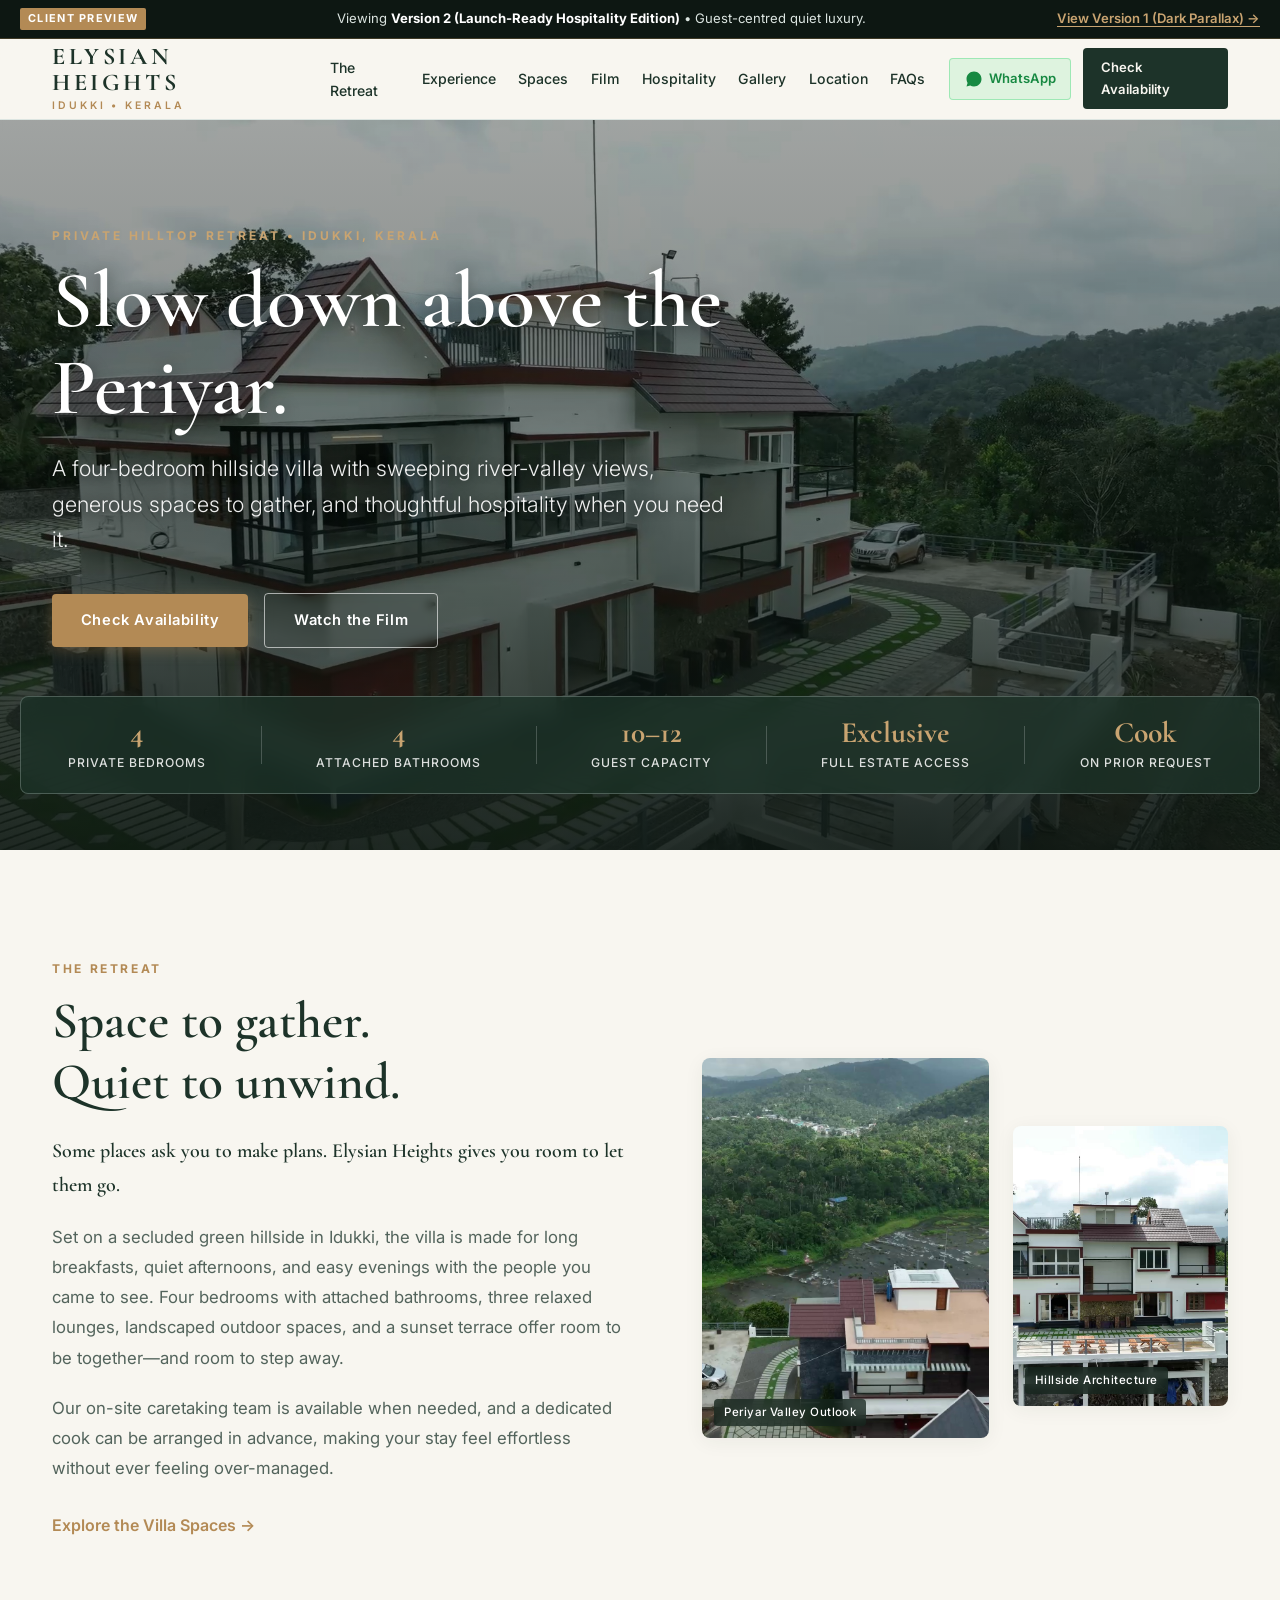
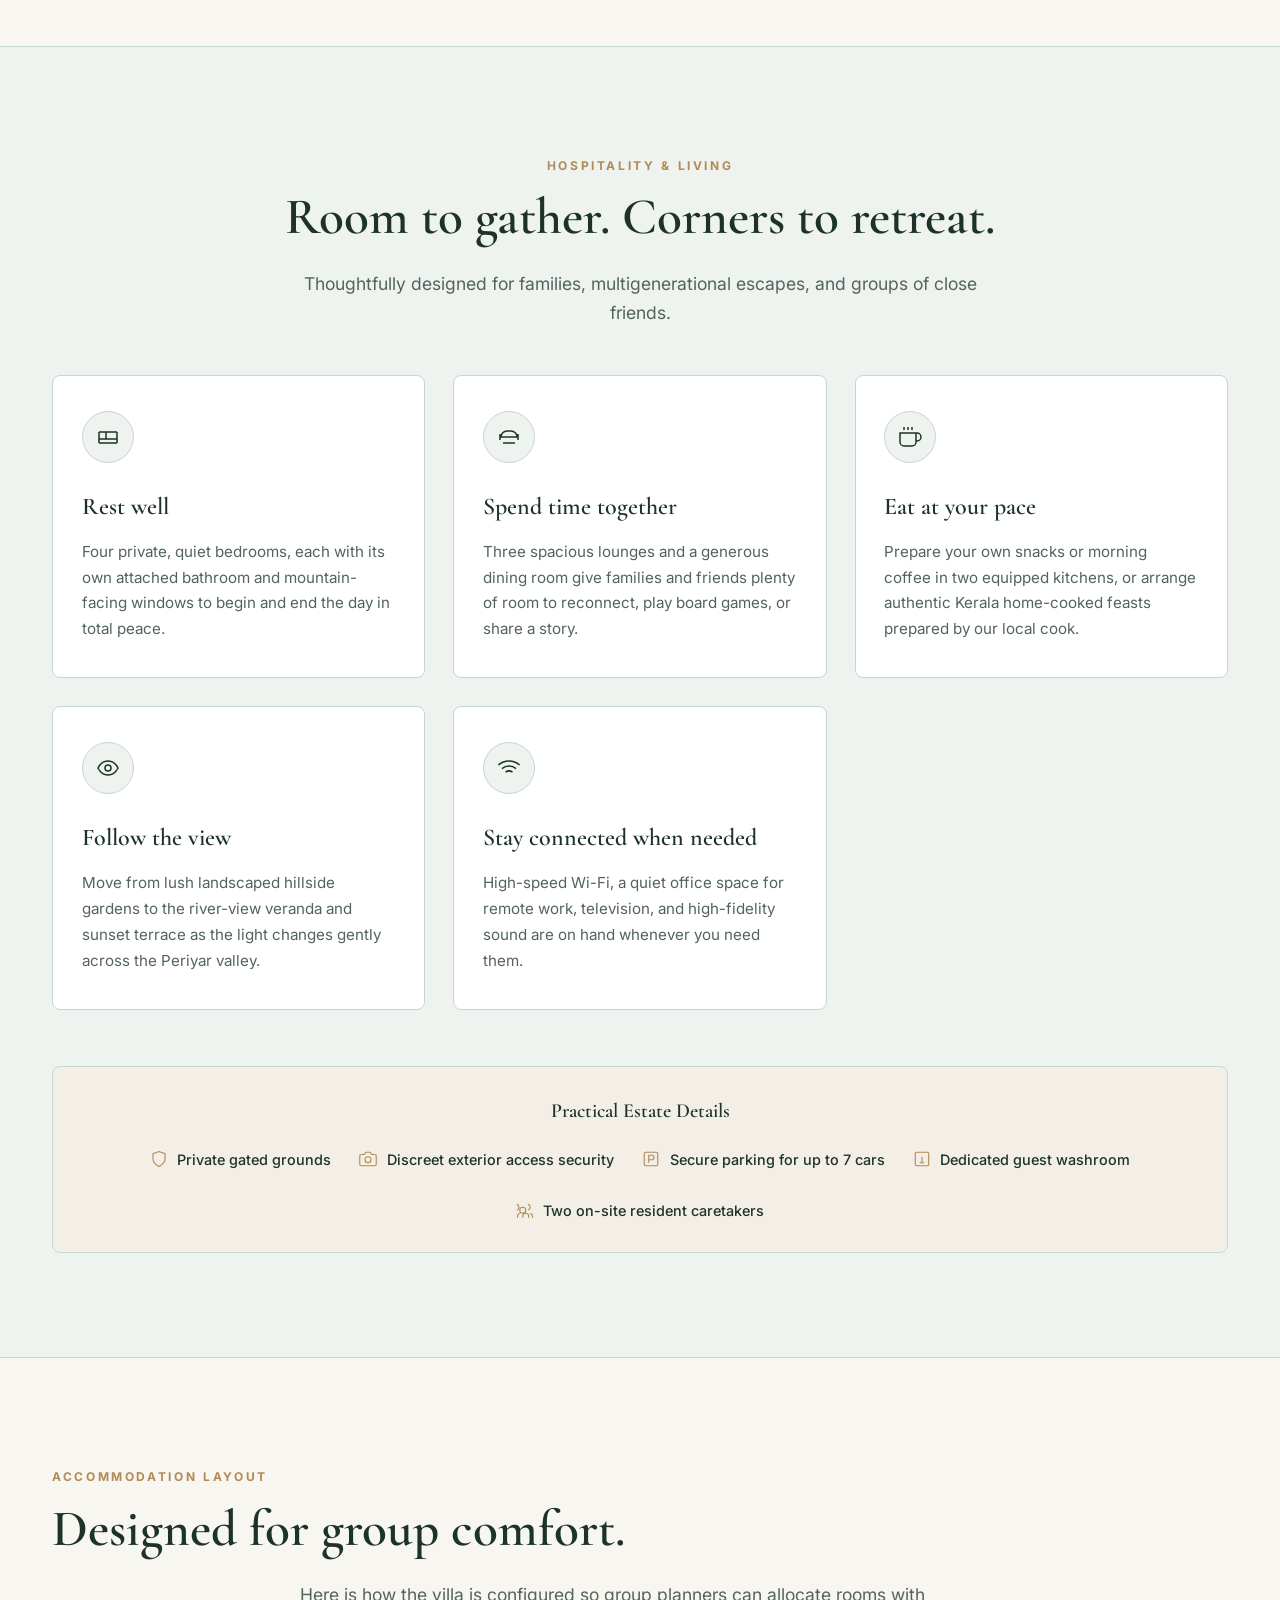
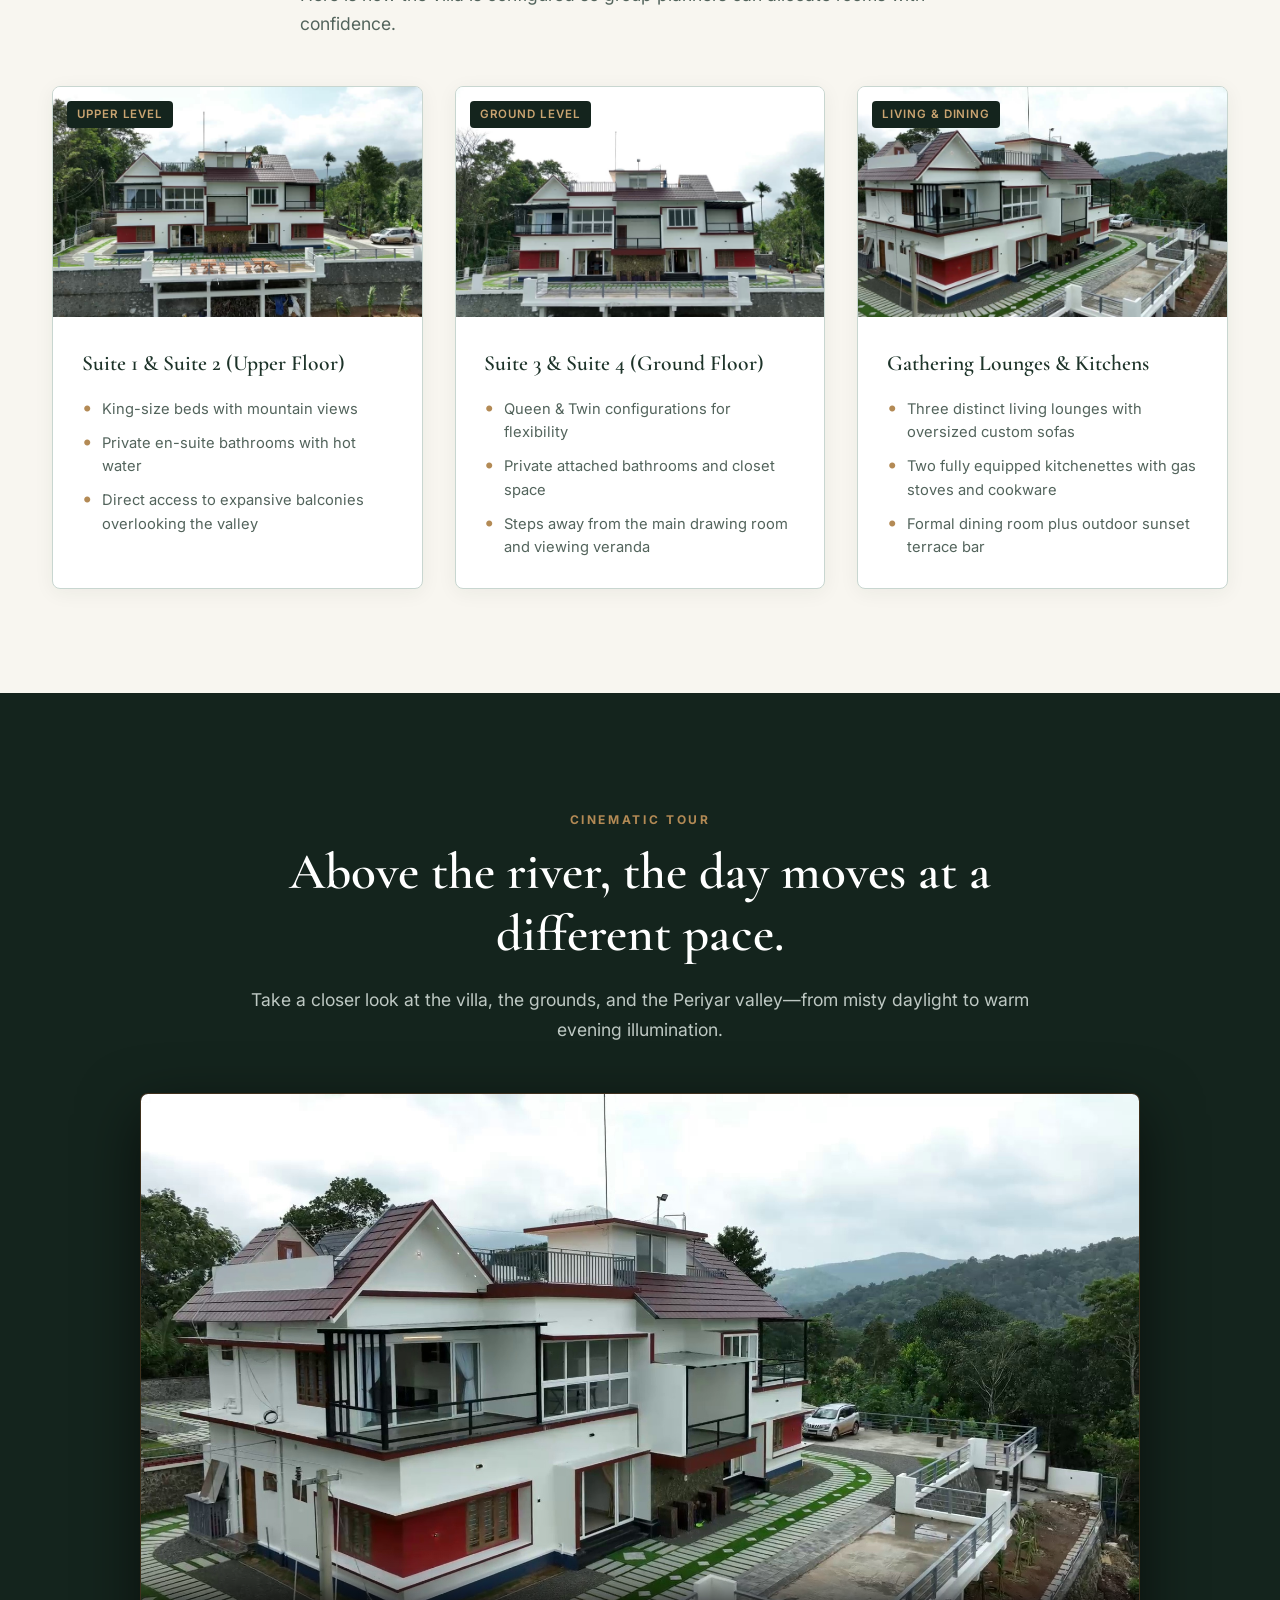
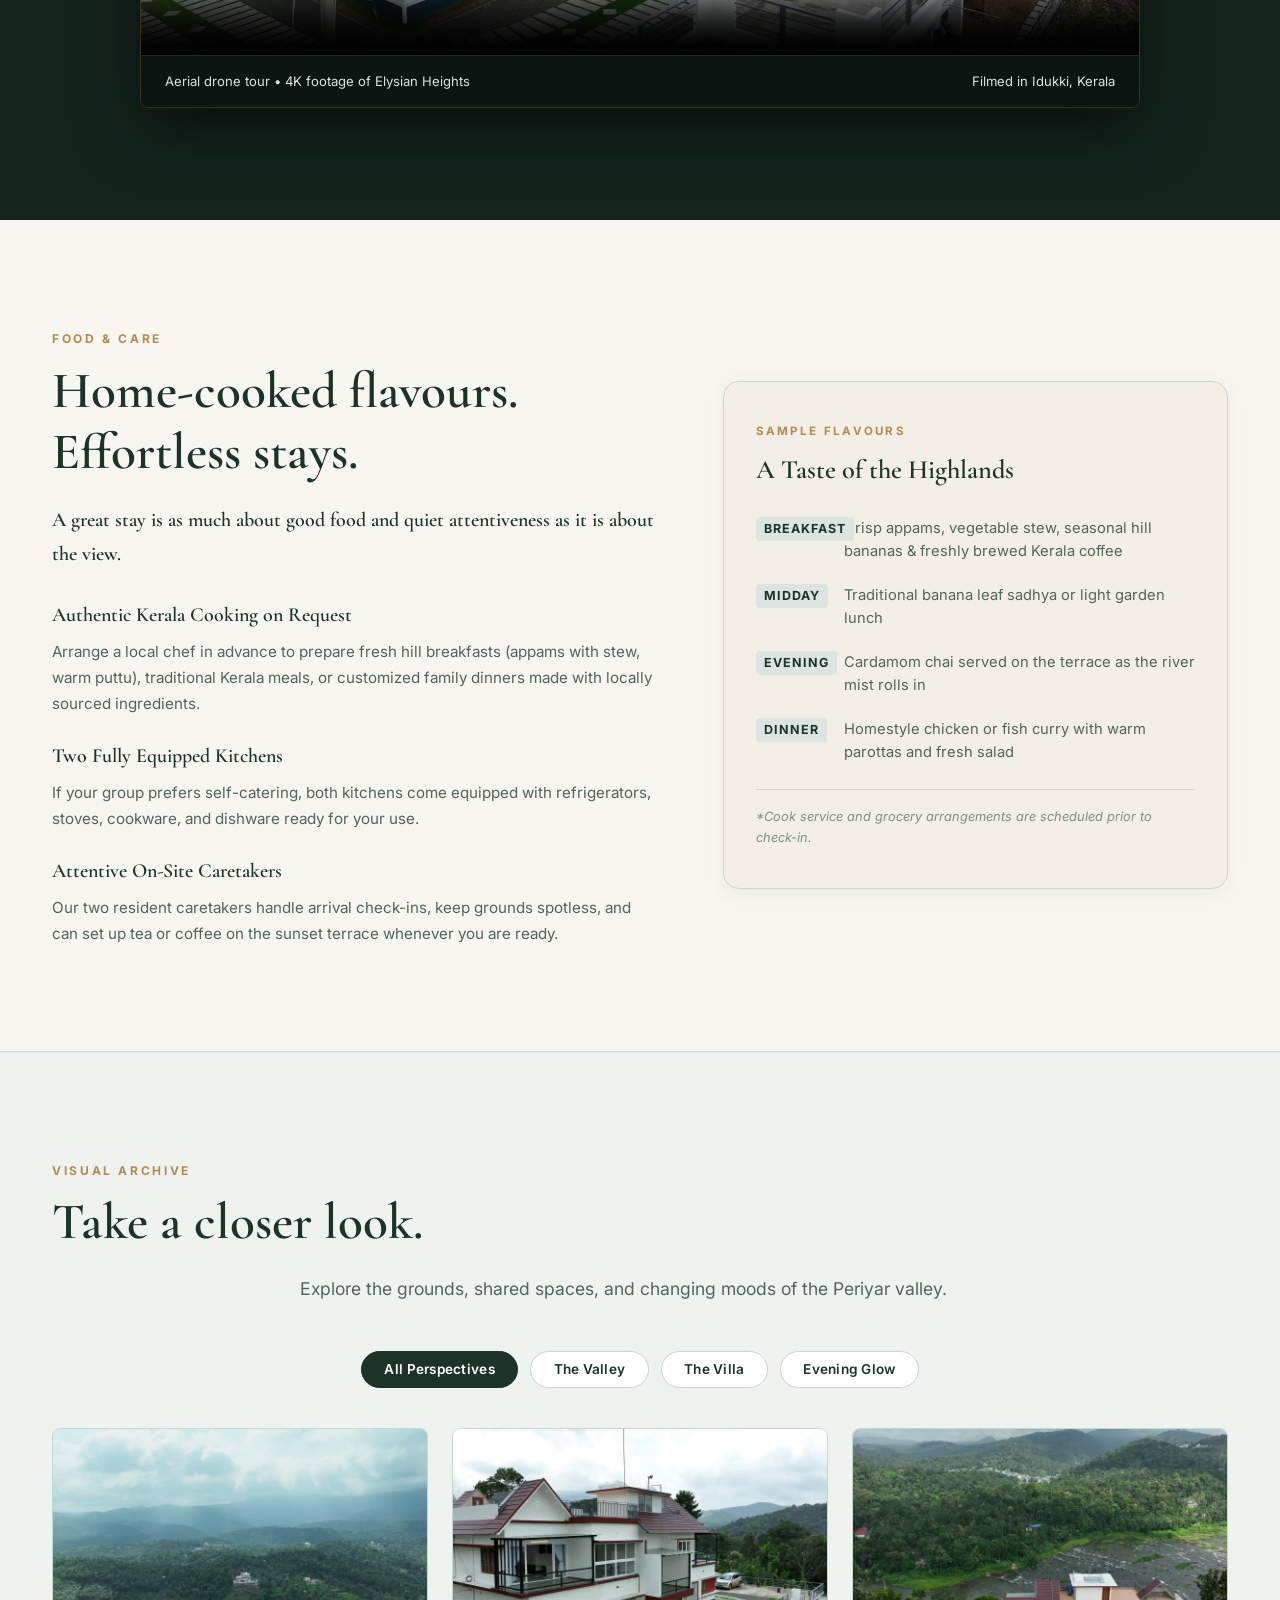
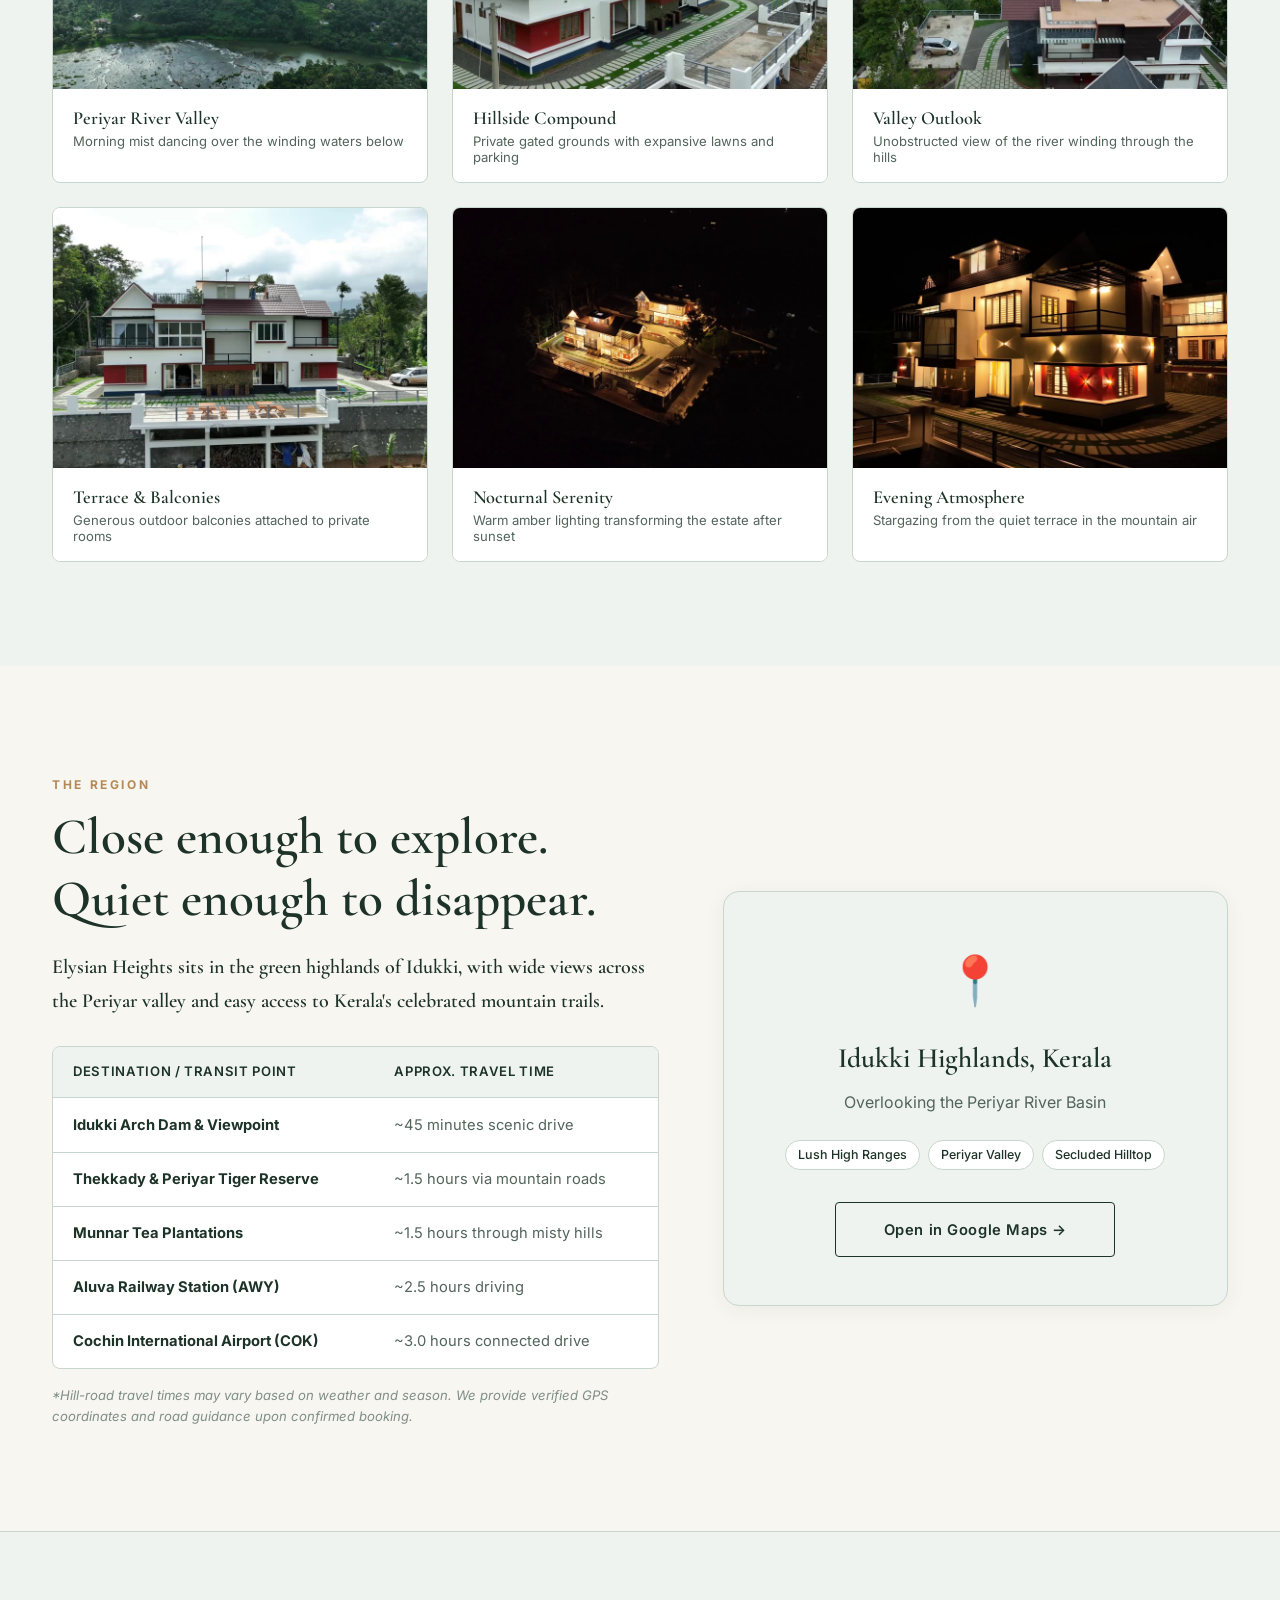
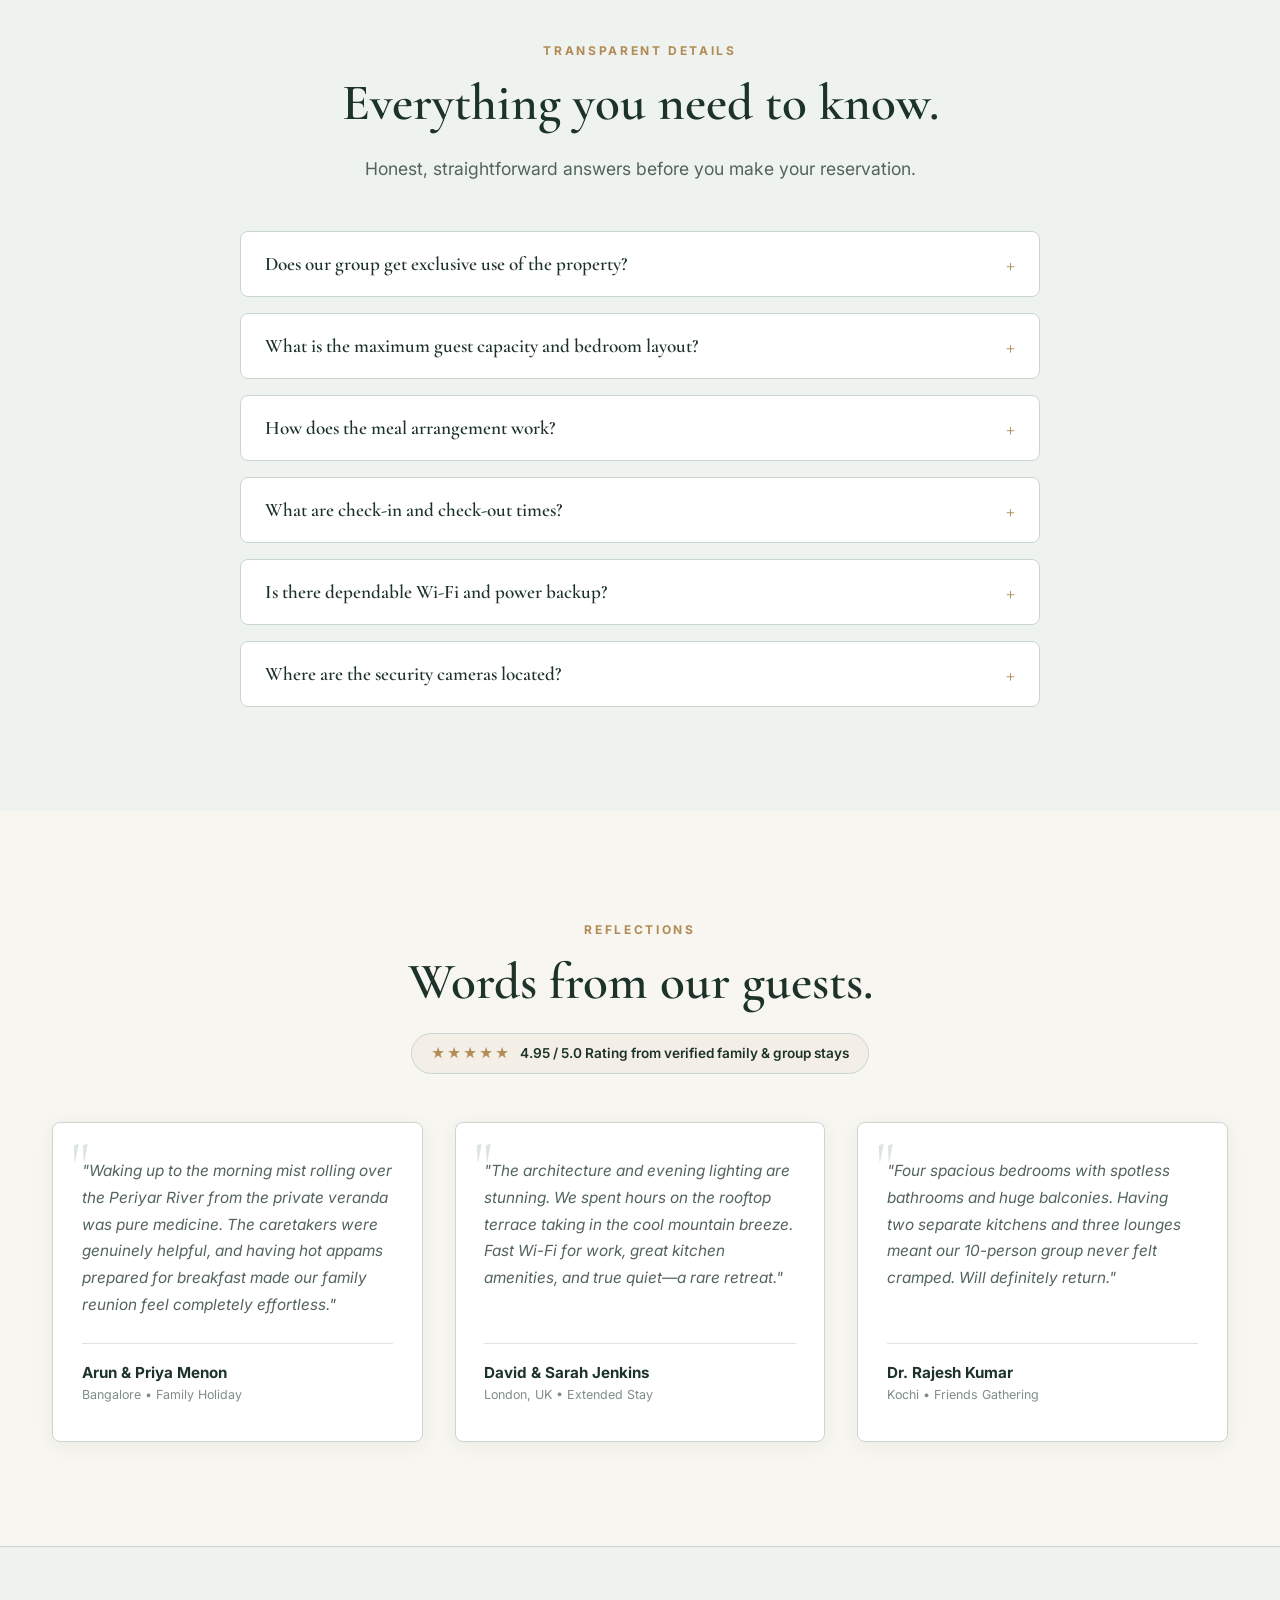
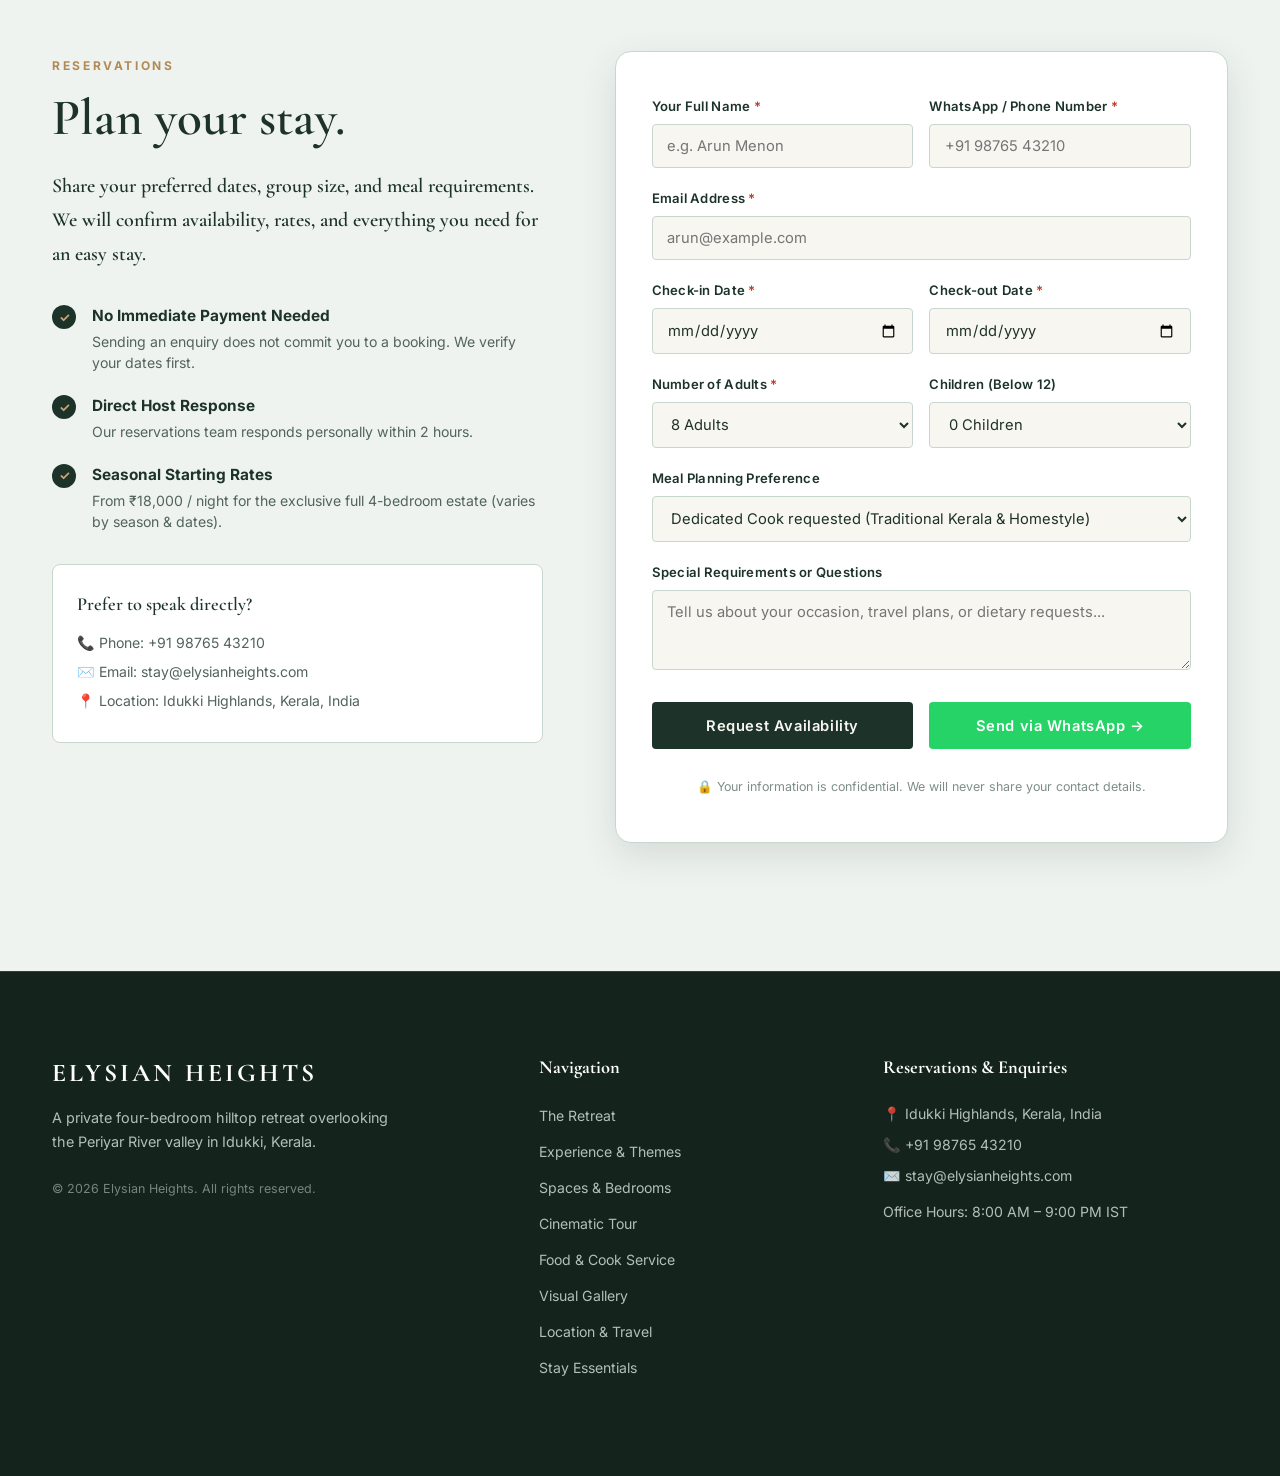
==== commit 3915d50b: "feat: build launch-ready Version 2 hospitality retreat website (elysian_retreat)" ====
--- a/index.html
+++ b/index.html
@@ -1,15 +1,94 @@
-﻿<!DOCTYPE html>
+<!DOCTYPE html>
 <html lang="en">
 <head>
     <meta charset="UTF-8">
     <meta name="viewport" content="width=device-width, initial-scale=1.0">
-    <meta http-equiv="refresh" content="0; url=design1_single_parallax/index.html">
-    <title>Destination Periyar - Elysian Heights</title>
+    <meta http-equiv="refresh" content="0; url=elysian_retreat/index.html">
+    <title>Elysian Heights - Private Hilltop Retreat, Idukki</title>
+    <link rel="preconnect" href="https://fonts.googleapis.com">
+    <link rel="preconnect" href="https://fonts.gstatic.com" crossorigin>
+    <link href="https://fonts.googleapis.com/css2?family=Cormorant+Garamond:wght@600;700&family=Inter:wght@400;500;600&display=swap" rel="stylesheet">
     <script>
-        window.location.replace("design1_single_parallax/index.html");
+        window.location.replace("elysian_retreat/index.html");
     </script>
+    <style>
+        * { box-sizing: border-box; margin: 0; padding: 0; }
+        body {
+            background-color: #14241D;
+            color: #F8F6F0;
+            font-family: 'Inter', sans-serif;
+            display: flex;
+            align-items: center;
+            justify-content: center;
+            min-height: 100vh;
+            padding: 2rem;
+        }
+        .portal-card {
+            background: #1D3329;
+            border: 1px solid rgba(179, 138, 85, 0.4);
+            border-radius: 12px;
+            padding: 2.5rem;
+            max-width: 540px;
+            text-align: center;
+            box-shadow: 0 16px 40px rgba(0, 0, 0, 0.4);
+        }
+        h1 {
+            font-family: 'Cormorant Garamond', Georgia, serif;
+            font-size: 2rem;
+            color: #F8F6F0;
+            margin-bottom: 0.5rem;
+            letter-spacing: 0.08em;
+        }
+        p {
+            color: #DCE5E1;
+            font-size: 0.95rem;
+            line-height: 1.6;
+            margin-bottom: 1.75rem;
+        }
+        .btn-group {
+            display: flex;
+            flex-direction: column;
+            gap: 0.75rem;
+        }
+        .btn {
+            display: block;
+            padding: 0.85rem 1.5rem;
+            border-radius: 6px;
+            font-weight: 600;
+            text-decoration: none;
+            font-size: 0.95rem;
+            transition: all 0.2s ease;
+        }
+        .btn-primary {
+            background: #B38A55;
+            color: #FFFFFF;
+        }
+        .btn-primary:hover {
+            background: #C9A471;
+        }
+        .btn-secondary {
+            background: transparent;
+            color: #DCE5E1;
+            border: 1px solid rgba(220, 229, 225, 0.3);
+        }
+        .btn-secondary:hover {
+            border-color: #F8F6F0;
+            color: #FFFFFF;
+        }
+    </style>
 </head>
-<body style="background:#0c0b09;color:#f4f4f0;font-family:sans-serif;display:flex;align-items:center;justify-content:center;height:100vh;margin:0;">
-    <p>Loading <a href="design1_single_parallax/index.html" style="color:#cda45e;text-decoration:none;">Destination Periyar - Elysian Heights</a>...</p>
+<body>
+    <div class="portal-card">
+        <h1>ELYSIAN HEIGHTS</h1>
+        <p>Redirecting to the launch-ready hospitality website...</p>
+        <div class="btn-group">
+            <a href="elysian_retreat/index.html" class="btn btn-primary">
+                Explore Version 2 (Launch-Ready Hospitality Edition) &rarr;
+            </a>
+            <a href="design1_single_parallax/index.html" class="btn btn-secondary">
+                View Version 1 (Dark Parallax Prototype)
+            </a>
+        </div>
+    </div>
 </body>
 </html>
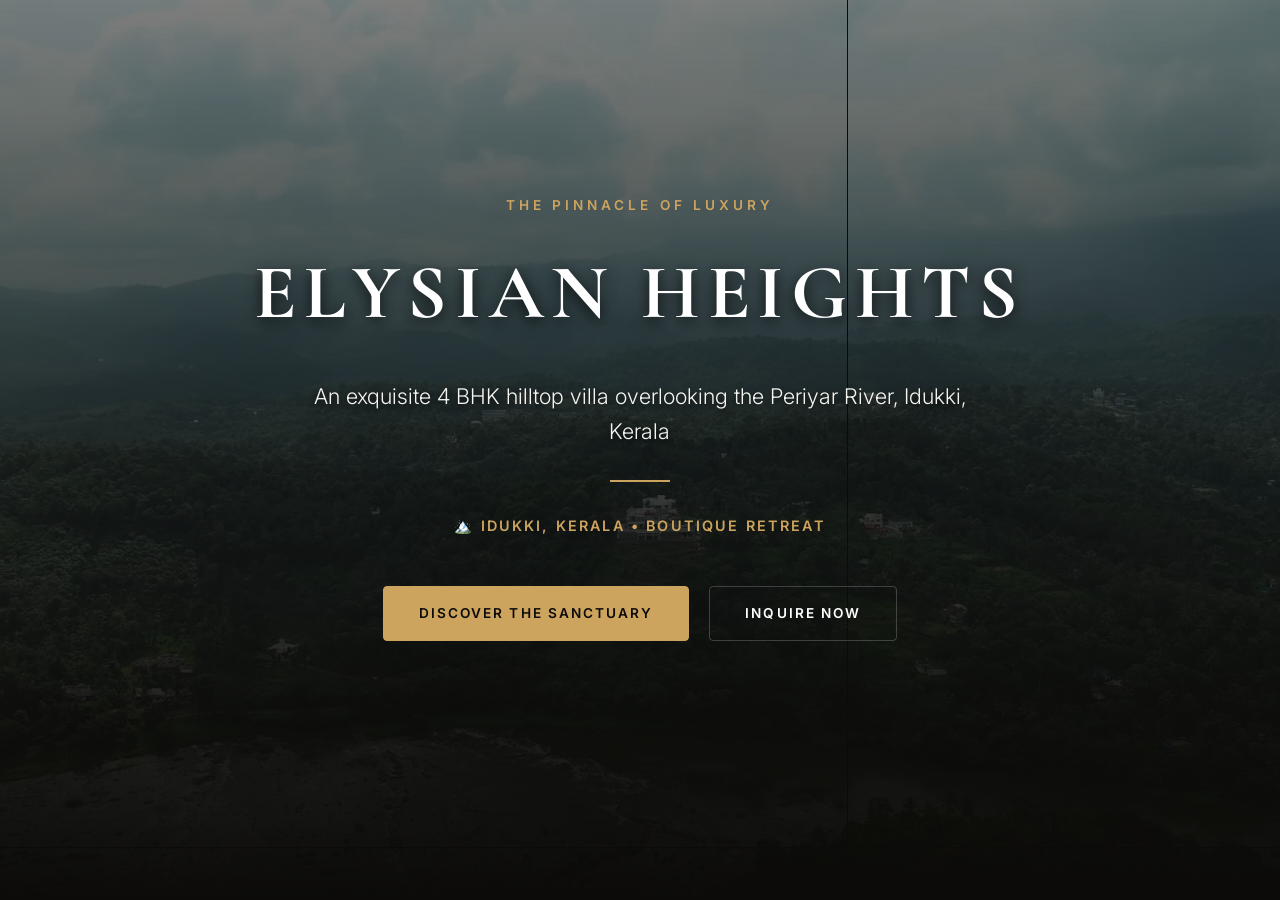
==== commit 3f077288: "fix: remove preview switchers and keep version 2 unlinked from client link" ====
--- a/index.html
+++ b/index.html
@@ -3,92 +3,13 @@
 <head>
     <meta charset="UTF-8">
     <meta name="viewport" content="width=device-width, initial-scale=1.0">
-    <meta http-equiv="refresh" content="0; url=elysian_retreat/index.html">
-    <title>Elysian Heights - Private Hilltop Retreat, Idukki</title>
-    <link rel="preconnect" href="https://fonts.googleapis.com">
-    <link rel="preconnect" href="https://fonts.gstatic.com" crossorigin>
-    <link href="https://fonts.googleapis.com/css2?family=Cormorant+Garamond:wght@600;700&family=Inter:wght@400;500;600&display=swap" rel="stylesheet">
+    <meta http-equiv="refresh" content="0; url=design1_single_parallax/index.html">
+    <title>Destination Periyar - Elysian Heights</title>
     <script>
-        window.location.replace("elysian_retreat/index.html");
+        window.location.replace("design1_single_parallax/index.html");
     </script>
-    <style>
-        * { box-sizing: border-box; margin: 0; padding: 0; }
-        body {
-            background-color: #14241D;
-            color: #F8F6F0;
-            font-family: 'Inter', sans-serif;
-            display: flex;
-            align-items: center;
-            justify-content: center;
-            min-height: 100vh;
-            padding: 2rem;
-        }
-        .portal-card {
-            background: #1D3329;
-            border: 1px solid rgba(179, 138, 85, 0.4);
-            border-radius: 12px;
-            padding: 2.5rem;
-            max-width: 540px;
-            text-align: center;
-            box-shadow: 0 16px 40px rgba(0, 0, 0, 0.4);
-        }
-        h1 {
-            font-family: 'Cormorant Garamond', Georgia, serif;
-            font-size: 2rem;
-            color: #F8F6F0;
-            margin-bottom: 0.5rem;
-            letter-spacing: 0.08em;
-        }
-        p {
-            color: #DCE5E1;
-            font-size: 0.95rem;
-            line-height: 1.6;
-            margin-bottom: 1.75rem;
-        }
-        .btn-group {
-            display: flex;
-            flex-direction: column;
-            gap: 0.75rem;
-        }
-        .btn {
-            display: block;
-            padding: 0.85rem 1.5rem;
-            border-radius: 6px;
-            font-weight: 600;
-            text-decoration: none;
-            font-size: 0.95rem;
-            transition: all 0.2s ease;
-        }
-        .btn-primary {
-            background: #B38A55;
-            color: #FFFFFF;
-        }
-        .btn-primary:hover {
-            background: #C9A471;
-        }
-        .btn-secondary {
-            background: transparent;
-            color: #DCE5E1;
-            border: 1px solid rgba(220, 229, 225, 0.3);
-        }
-        .btn-secondary:hover {
-            border-color: #F8F6F0;
-            color: #FFFFFF;
-        }
-    </style>
 </head>
-<body>
-    <div class="portal-card">
-        <h1>ELYSIAN HEIGHTS</h1>
-        <p>Redirecting to the launch-ready hospitality website...</p>
-        <div class="btn-group">
-            <a href="elysian_retreat/index.html" class="btn btn-primary">
-                Explore Version 2 (Launch-Ready Hospitality Edition) &rarr;
-            </a>
-            <a href="design1_single_parallax/index.html" class="btn btn-secondary">
-                View Version 1 (Dark Parallax Prototype)
-            </a>
-        </div>
-    </div>
+<body style="background:#0c0b09;color:#f4f4f0;font-family:sans-serif;display:flex;align-items:center;justify-content:center;height:100vh;margin:0;">
+    <p>Loading <a href="design1_single_parallax/index.html" style="color:#cda45e;text-decoration:none;">Destination Periyar - Elysian Heights</a>...</p>
 </body>
 </html>
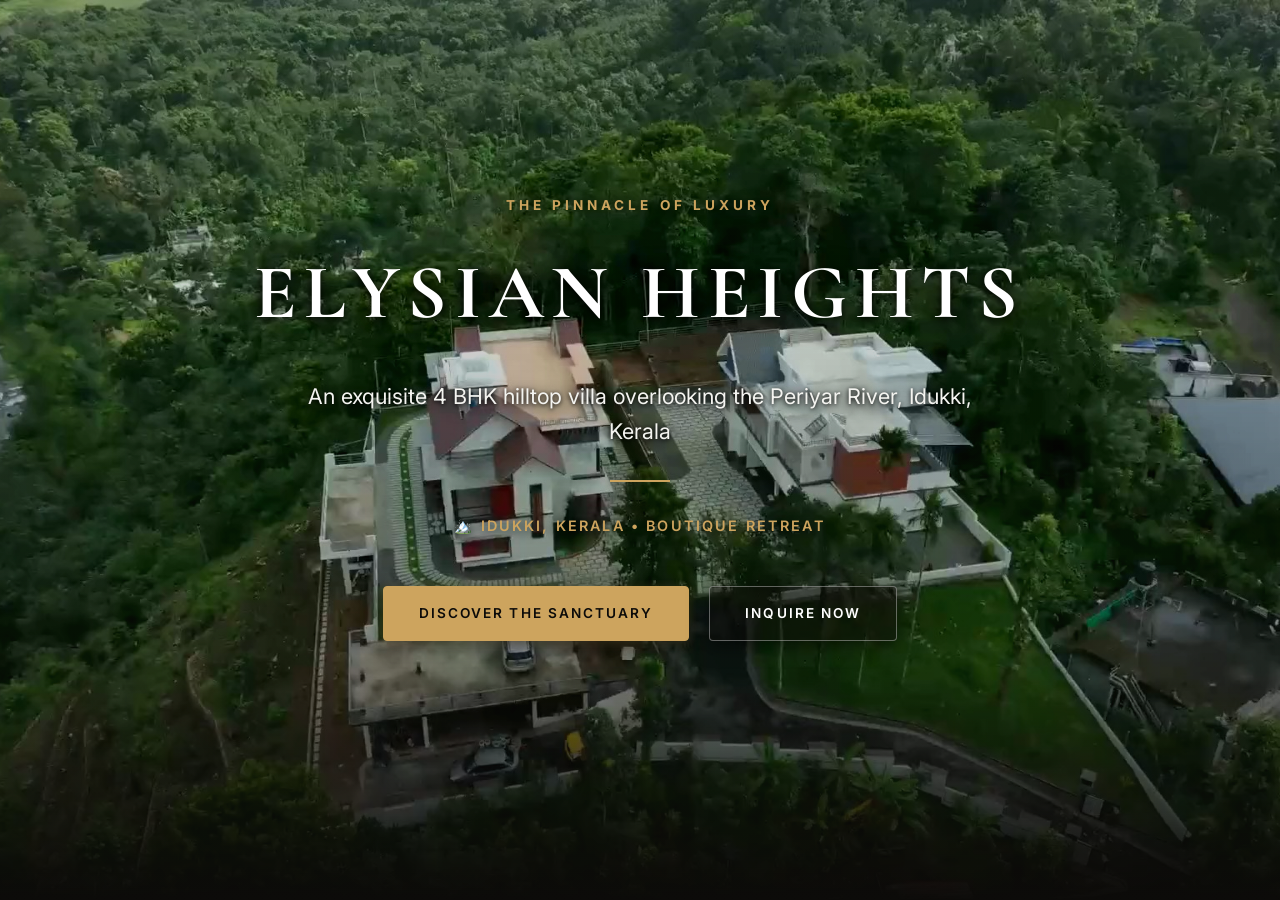
==== commit 552a7dc7: "Open v2 design for client review: remove access lock gate and route root domain to elysian_retreat" ====
--- a/index.html
+++ b/index.html
@@ -3,13 +3,13 @@
 <head>
     <meta charset="UTF-8">
     <meta name="viewport" content="width=device-width, initial-scale=1.0">
-    <meta http-equiv="refresh" content="0; url=design1_single_parallax/index.html">
+    <meta http-equiv="refresh" content="0; url=elysian_retreat/index.html">
     <title>Destination Periyar - Elysian Heights</title>
     <script>
-        window.location.replace("design1_single_parallax/index.html");
+        window.location.replace("elysian_retreat/index.html");
     </script>
 </head>
 <body style="background:#0c0b09;color:#f4f4f0;font-family:sans-serif;display:flex;align-items:center;justify-content:center;height:100vh;margin:0;">
-    <p>Loading <a href="design1_single_parallax/index.html" style="color:#cda45e;text-decoration:none;">Destination Periyar - Elysian Heights</a>...</p>
+    <p>Loading <a href="elysian_retreat/index.html" style="color:#cda45e;text-decoration:none;">Destination Periyar - Elysian Heights</a>...</p>
 </body>
 </html>
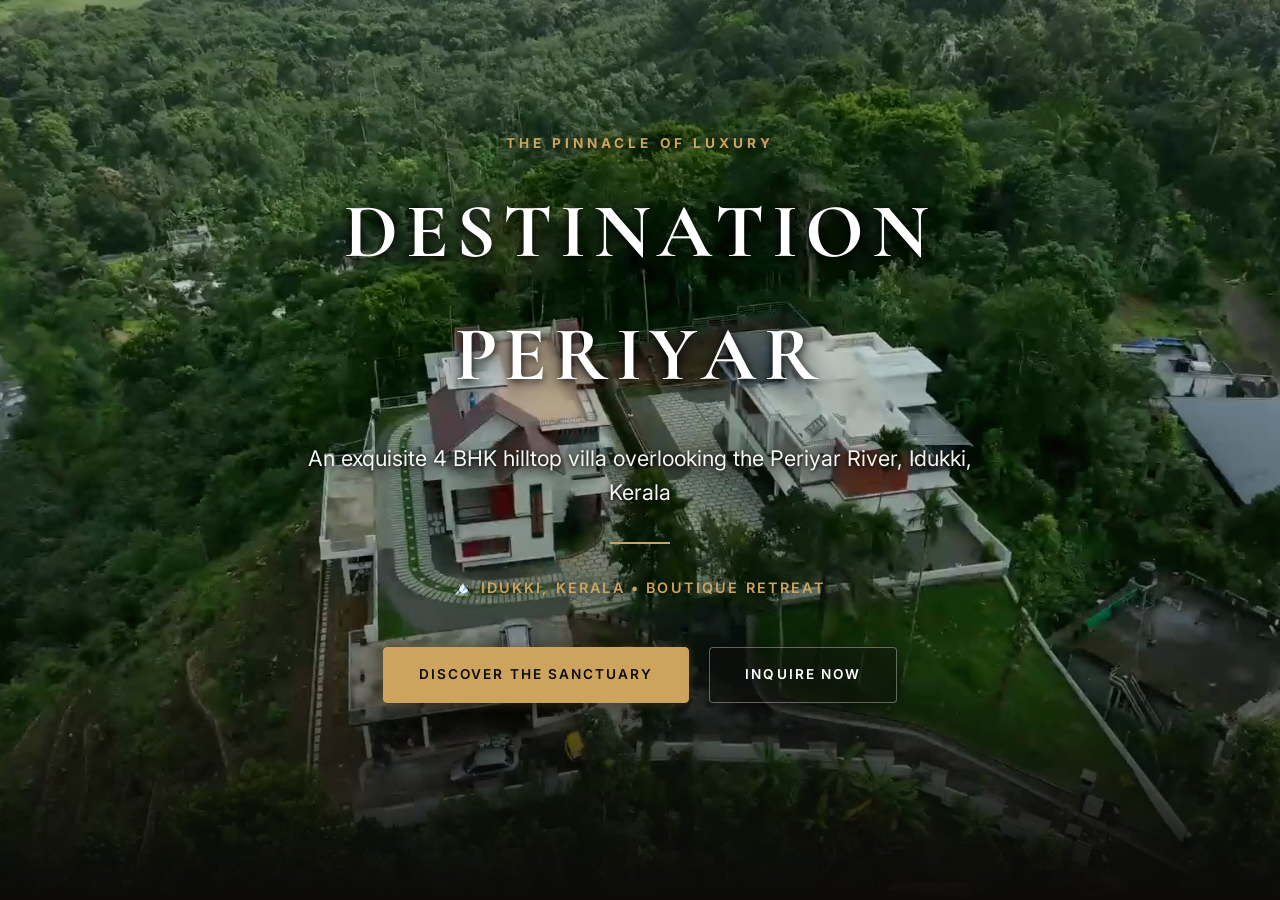
==== commit 6aea7bfe: "Rename to Destination Periyar, fix asset paths, add luxury scrollbars, and make admin portal mobile-" ====
--- a/index.html
+++ b/index.html
@@ -3,13 +3,604 @@
 <head>
     <meta charset="UTF-8">
     <meta name="viewport" content="width=device-width, initial-scale=1.0">
-    <meta http-equiv="refresh" content="0; url=elysian_retreat/index.html">
-    <title>Destination Periyar - Elysian Heights</title>
-    <script>
-        window.location.replace("elysian_retreat/index.html");
-    </script>
+    <title>Destination Periyar - Luxury Hilltop Homestay in Idukki, Kerala</title>
+    <meta name="description" content="Destination Periyar is an exquisite 4 BHK luxury hilltop retreat overlooking the Periyar River in Idukki, Kerala.">
+    <meta name="robots" content="index, follow">
+
+    <!-- Fonts -->
+    <link rel="preconnect" href="https://fonts.googleapis.com">
+    <link rel="preconnect" href="https://fonts.gstatic.com" crossorigin>
+    <link href="https://fonts.googleapis.com/css2?family=Cormorant+Garamond:ital,wght@0,300;0,400;0,600;0,700;1,400&family=Inter:wght@200;300;400;500;600;700&display=swap" rel="stylesheet">
+    
+    <!-- Exact V1 Stylesheet with cache-busting -->
+    <link rel="stylesheet" href="styles.css?v=4.1">
 </head>
-<body style="background:#0c0b09;color:#f4f4f0;font-family:sans-serif;display:flex;align-items:center;justify-content:center;height:100vh;margin:0;">
-    <p>Loading <a href="elysian_retreat/index.html" style="color:#cda45e;text-decoration:none;">Destination Periyar - Elysian Heights</a>...</p>
+<body>
+
+    <!-- Exact V1 3D Parallax Scrolling Container -->
+    <div class="parallax-container">
+        <!-- Hero Section with Parallax Layers -->
+        <header class="parallax-group hero-group">
+            <div class="parallax-layer bg-layer">
+                <video autoplay loop muted playsinline poster="./extracted_images/hero_poster.jpg" class="hero-bg-video">
+                    <source src="./extracted_images/Destination%20periyar%20-%20Hero.mp4" type="video/mp4">
+                    <source src="./extracted_images/Destination periyar - Hero.mp4" type="video/mp4">
+                </video>
+            </div>
+            <div class="parallax-layer overlay-layer"></div>
+            <div class="parallax-layer fg-layer">
+                <div class="hero-content">
+                    <span class="scroll-tag">THE PINNACLE OF LUXURY</span>
+                    <h1>DESTINATION PERIYAR</h1>
+                    <p class="tagline">An exquisite 4 BHK hilltop villa overlooking the Periyar River, Idukki, Kerala</p>
+                    <div class="divider"></div>
+                    <p class="location">🏔️ IDUKKI, KERALA &bull; BOUTIQUE RETREAT</p>
+                    <div class="action-buttons">
+                        <a href="#sanctuary" class="btn btn-primary">Discover the Sanctuary</a>
+                        <a href="#contact" class="btn btn-secondary">Inquire Now</a>
+                    </div>
+                </div>
+            </div>
+        </header>
+
+        <!-- Content Wrapper -->
+        <div class="content-wrapper">
+            <!-- Section 1: The Sanctuary -->
+            <section id="sanctuary" class="section sanctuary-sec">
+                <div class="container">
+                    <div class="sanctuary-content">
+                        <div class="text-block">
+                            <span class="sec-subtitle">WELCOME TO PARADISE</span>
+                            <h2 class="welcome-title">A Luxurious Gated Estate in Idukki, Kerala</h2>
+                            <p class="lead">Perched high on a hilltop where the fresh mountain air meets lush tropical greenery, Destination Periyar offers an enchanting escape into the heart of Kerala.</p>
+                            <p>Designed with a harmonious blend of modern aesthetics and natural grandeur, this 4 BHK villa overlooks a stunning vista of the Periyar River. Enjoy absolute peace of mind inside a fully secure property equipped with an automated gate and CCTV cameras. With two on-site caretakers and a professional cook available on request, your stay is guaranteed to be effortless and unforgettable.</p>
+                            <a href="#amenities" class="read-more">Explore the Specifications &rarr;</a>
+                        </div>
+                        <div class="welcome-gallery">
+                            <div class="img-box box-1">
+                                <img src="./extracted_images/frame_10.jpg" alt="Valley View">
+                            </div>
+                            <div class="img-box box-2">
+                                <img src="./extracted_images/frame_04.jpg" alt="Villa Exterior">
+                            </div>
+                        </div>
+                    </div>
+                </div>
+            </section>
+
+            <!-- Divider Parallax Image -->
+            <div class="parallax-divider bg-divider1">
+                <div class="overlay"></div>
+                <div class="divider-text">
+                    <p class="quote">"Where the clouds kiss the earth and the mist dances over the winding Periyar River."</p>
+                </div>
+            </div>
+
+            <!-- Section 2: Spaces & Amenities (Compact 3-Pillar Design) -->
+            <section id="amenities" class="section amenities-sec">
+                <div class="container">
+                    <div class="sec-header">
+                        <h2>Estate Specifications</h2>
+                        <span class="sec-subtitle">CURATED LUXURY &bull; COMPLETE SPECIFICATIONS</span>
+                        <div class="gold-line"></div>
+                    </div>
+
+                    <!-- Highlight Proof Bar -->
+                    <div class="specs-highlight-bar">
+                        <div class="spec-highlight-item"><span class="highlight-num">4</span> En-Suite Bedrooms</div>
+                        <div class="highlight-sep">•</div>
+                        <div class="spec-highlight-item"><span class="highlight-num">10–12</span> Guests</div>
+                        <div class="highlight-sep">•</div>
+                        <div class="spec-highlight-item"><span class="highlight-num">3</span> Lounges</div>
+                        <div class="highlight-sep">•</div>
+                        <div class="spec-highlight-item"><span class="highlight-num">2</span> Kitchens</div>
+                        <div class="highlight-sep">•</div>
+                        <div class="spec-highlight-item"><span class="highlight-num">7</span> Parking Bays</div>
+                        <div class="highlight-sep">•</div>
+                        <div class="spec-highlight-item"><span class="highlight-gold">Cook</span> On Request</div>
+                    </div>
+                    
+                    <!-- 3-Pillar Compact Specifications Matrix -->
+                    <div class="specs-compact-grid">
+                        <!-- Pillar 1: Suites & Social Living -->
+                        <div class="spec-pillar-card">
+                            <div class="pillar-header">
+                                <div class="pillar-icon">
+                                    <svg viewBox="0 0 24 24" width="22" height="22" stroke="currentColor" stroke-width="1.5" fill="none" stroke-linecap="round" stroke-linejoin="round"><path d="M3 7v11M21 7v11M3 14h18M3 18h18M10 7v7M3 7h18"/></svg>
+                                </div>
+                                <div>
+                                    <h3>Suites &amp; Living</h3>
+                                    <span class="pillar-sub">Rest, social &amp; connectivity</span>
+                                </div>
+                            </div>
+                            <div class="pillar-items">
+                                <div class="spec-row">
+                                    <span class="spec-bullet">✦</span>
+                                    <div class="spec-text">
+                                        <strong>4 Luxury Bedrooms</strong>
+                                        <p>En-suite with modern attached bathrooms &amp; mountain-view balconies</p>
+                                    </div>
+                                </div>
+                                <div class="spec-row">
+                                    <span class="spec-bullet">✦</span>
+                                    <div class="spec-text">
+                                        <strong>3 Drawing Rooms</strong>
+                                        <p>Spacious, sunlit social lounges furnished with large custom plush sofas</p>
+                                    </div>
+                                </div>
+                                <div class="spec-row">
+                                    <span class="spec-bullet">✦</span>
+                                    <div class="spec-text">
+                                        <strong>Office &amp; Connectivity</strong>
+                                        <p>Quiet office workstation paired with high-speed Wi-Fi &amp; power backup</p>
+                                    </div>
+                                </div>
+                                <div class="spec-row">
+                                    <span class="spec-bullet">✦</span>
+                                    <div class="spec-text">
+                                        <strong>Entertainment Hub</strong>
+                                        <p>High-definition television with an integrated premium audio system</p>
+                                    </div>
+                                </div>
+                            </div>
+                        </div>
+
+                        <!-- Pillar 2: Dining & Hospitality -->
+                        <div class="spec-pillar-card">
+                            <div class="pillar-header">
+                                <div class="pillar-icon">
+                                    <svg viewBox="0 0 24 24" width="22" height="22" stroke="currentColor" stroke-width="1.5" fill="none" stroke-linecap="round" stroke-linejoin="round"><path d="M18 8h1a4 4 0 0 1 0 8h-1M2 8h16v9a4 4 0 0 1-4 4H6a4 4 0 0 1-4-4V8zM6 2v3M10 2v3M14 2v3"/></svg>
+                                </div>
+                                <div>
+                                    <h3>Dining &amp; Hospitality</h3>
+                                    <span class="pillar-sub">Culinary &amp; dedicated service</span>
+                                </div>
+                            </div>
+                            <div class="pillar-items">
+                                <div class="spec-row">
+                                    <span class="spec-bullet">✦</span>
+                                    <div class="spec-text">
+                                        <strong>2 Chef's Kitchens</strong>
+                                        <p>Fully equipped kitchen spaces with high-end appliances, utilities &amp; gas</p>
+                                    </div>
+                                </div>
+                                <div class="spec-row">
+                                    <span class="spec-bullet">✦</span>
+                                    <div class="spec-text">
+                                        <strong>Open Sunset Bar</strong>
+                                        <p>Panoramic open-air counter overlooking misty river valleys at dusk</p>
+                                    </div>
+                                </div>
+                                <div class="spec-row">
+                                    <span class="spec-bullet">✦</span>
+                                    <div class="spec-text">
+                                        <strong>Dining &amp; Common Bath</strong>
+                                        <p>Spacious formal dining room for group meals plus common guest bath</p>
+                                    </div>
+                                </div>
+                                <div class="spec-row">
+                                    <span class="spec-bullet">✦</span>
+                                    <div class="spec-text">
+                                        <strong>Caretakers &amp; Cook</strong>
+                                        <p>Two on-site resident caretakers; private Kerala cook on prior request</p>
+                                    </div>
+                                </div>
+                            </div>
+                        </div>
+
+                        <!-- Pillar 3: Grounds & Estate Security -->
+                        <div class="spec-pillar-card">
+                            <div class="pillar-header">
+                                <div class="pillar-icon">
+                                    <svg viewBox="0 0 24 24" width="22" height="22" stroke="currentColor" stroke-width="1.5" fill="none" stroke-linecap="round" stroke-linejoin="round"><path d="M12 22s8-4 8-10V5l-8-3-8 3v7c0 6 8 10 8 10z"/></svg>
+                                </div>
+                                <div>
+                                    <h3>Grounds &amp; Security</h3>
+                                    <span class="pillar-sub">Privacy, views &amp; parking</span>
+                                </div>
+                            </div>
+                            <div class="pillar-items">
+                                <div class="spec-row">
+                                    <span class="spec-bullet">✦</span>
+                                    <div class="spec-text">
+                                        <strong>Landscaped Gardens</strong>
+                                        <p>Lush green hilltop gardens with manicured lawns and stone walkways</p>
+                                    </div>
+                                </div>
+                                <div class="spec-row">
+                                    <span class="spec-bullet">✦</span>
+                                    <div class="spec-text">
+                                        <strong>Sitout &amp; Valley View</strong>
+                                        <p>Carefully situated patio overlooking the winding Periyar river below</p>
+                                    </div>
+                                </div>
+                                <div class="spec-row">
+                                    <span class="spec-bullet">✦</span>
+                                    <div class="spec-text">
+                                        <strong>High-Security Estate</strong>
+                                        <p>Automated entry gate system supported by discreet CCTV cameras</p>
+                                    </div>
+                                </div>
+                                <div class="spec-row">
+                                    <span class="spec-bullet">✦</span>
+                                    <div class="spec-text">
+                                        <strong>7 Car Parking Spaces</strong>
+                                        <p>Ample secure on-site parking inside the gated grounds for guest vehicles</p>
+                                    </div>
+                                </div>
+                            </div>
+                        </div>
+                    </div>
+                </div>
+            </section>
+
+            <!-- Divider Parallax Image 2 -->
+            <div class="parallax-divider bg-divider2">
+                <div class="overlay"></div>
+                <div class="divider-text">
+                    <p class="quote">"An architectural marvel basking in the warm golden glow of the Idukki night."</p>
+                </div>
+            </div>
+
+            <!-- Video Tour Section -->
+            <section id="tour" class="section tour-sec" style="background-color: var(--bg-sec); border-top: 1px solid var(--border); border-bottom: 1px solid var(--border);">
+                <div class="container">
+                    <div class="sec-header">
+                        <h2>Cinematic Tour</h2>
+                        <span class="sec-subtitle">EXPERIENCE THE RETREAT IN MOTION</span>
+                        <div class="gold-line"></div>
+                    </div>
+                    <div class="video-container">
+                        <video controls poster="./extracted_images/frame_04.jpg" class="tour-video" playsinline>
+                            <source src="./Destination%20periyar.mp4" type="video/mp4">
+                            <source src="./Destination periyar.mp4" type="video/mp4">
+                            Your browser does not support the video tag.
+                        </video>
+                    </div>
+                </div>
+            </section>
+
+            <!-- Section 3: Gallery -->
+            <section id="gallery" class="section gallery-sec">
+                <div class="container">
+                    <div class="sec-header">
+                        <h2>The Visual Narrative</h2>
+                        <span class="sec-subtitle">A GLIMPSE OF DESTINATION PERIYAR</span>
+                        <div class="gold-line"></div>
+                    </div>
+                    <div class="gallery-grid">
+                        <div class="gallery-item large" onclick="openLightbox(0)">
+                            <img src="./extracted_images/frame_01.jpg" alt="Destination Periyar Welcome Title View">
+                            <div class="overlay-text">Lush River Valley</div>
+                        </div>
+                        <div class="gallery-item" onclick="openLightbox(1)">
+                            <img src="./extracted_images/frame_04.jpg" alt="Villa Aerial Drone View">
+                            <div class="overlay-text">Hilltop Estate</div>
+                        </div>
+                        <div class="gallery-item" onclick="openLightbox(2)">
+                            <img src="./extracted_images/frame_05.jpg" alt="Villa Next to River">
+                            <div class="overlay-text">Riverfront Elevation</div>
+                        </div>
+                        <div class="gallery-item" onclick="openLightbox(3)">
+                            <img src="./extracted_images/frame_06.jpg" alt="Villa Front Facade">
+                            <div class="overlay-text">Modern Architecture</div>
+                        </div>
+                        <div class="gallery-item" onclick="openLightbox(4)">
+                            <img src="./extracted_images/frame_08.jpg" alt="Villa Night Drone View">
+                            <div class="overlay-text">Nocturnal Serenade</div>
+                        </div>
+                        <div class="gallery-item large" onclick="openLightbox(5)">
+                            <img src="./extracted_images/frame_10.jpg" alt="Villa Facade at Night">
+                            <div class="overlay-text">Warm Night Illumination</div>
+                        </div>
+                    </div>
+                </div>
+            </section>
+
+            <!-- Section: Guest Reviews -->
+            <section id="reviews" class="section reviews-sec">
+                <div class="container">
+                    <div class="sec-header">
+                        <h2>Guest Impressions</h2>
+                        <span class="sec-subtitle">WORDS OF PRAISE &amp; REFLECTIONS</span>
+                        <div class="gold-line"></div>
+                    </div>
+
+                    <!-- Rating Overview Badge -->
+                    <div class="reviews-rating-bar">
+                        <div class="rating-stars">
+                            <span class="star">★</span>
+                            <span class="star">★</span>
+                            <span class="star">★</span>
+                            <span class="star">★</span>
+                            <span class="star">★</span>
+                        </div>
+                        <div class="rating-text">
+                            <strong>4.95 out of 5.0</strong> &bull; Based on verified stays in Idukki, Kerala
+                        </div>
+                    </div>
+
+                    <!-- Reviews Grid -->
+                    <div class="reviews-grid">
+                        <div class="review-card">
+                            <div class="review-header">
+                                <div class="review-stars">★★★★★</div>
+                                <span class="review-badge">Verified Stay</span>
+                            </div>
+                            <p class="review-quote">"Waking up to the morning mist rolling over the Periyar River from the private sitout was pure magic. The caretakers took exceptional care of every detail, and the cook prepared authentic Kerala meals that were out of this world."</p>
+                            <div class="reviewer-footer">
+                                <div class="reviewer-avatar">AM</div>
+                                <div class="reviewer-meta">
+                                    <h4>Arun &amp; Priya Menon</h4>
+                                    <span>Bangalore &bull; Family Holiday</span>
+                                </div>
+                            </div>
+                        </div>
+
+                        <div class="review-card featured">
+                            <div class="review-header">
+                                <div class="review-stars">★★★★★</div>
+                                <span class="review-badge">Verified Stay</span>
+                            </div>
+                            <p class="review-quote">"The villa's architectural beauty illuminated at night is unforgettable. We spent hours at the rooftop open bar soaking in the tranquility and mountain breeze. High security, fast Wi-Fi, and complete luxury in nature."</p>
+                            <div class="reviewer-footer">
+                                <div class="reviewer-avatar">DJ</div>
+                                <div class="reviewer-meta">
+                                    <h4>David &amp; Sarah Jenkins</h4>
+                                    <span>London, UK &bull; Boutique Homestay</span>
+                                </div>
+                            </div>
+                        </div>
+
+                        <div class="review-card">
+                            <div class="review-header">
+                                <div class="review-stars">★★★★★</div>
+                                <span class="review-badge">Verified Stay</span>
+                            </div>
+                            <p class="review-quote">"Spacious bedrooms with immaculate attached bathrooms and sprawling balconies. The automated gate and peaceful seclusion gave our group total privacy. Hands down the best hilltop property in Idukki."</p>
+                            <div class="reviewer-footer">
+                                <div class="reviewer-avatar">RK</div>
+                                <div class="reviewer-meta">
+                                    <h4>Dr. Rajesh Kumar</h4>
+                                    <span>Kochi &bull; Corporate Retreat</span>
+                                </div>
+                            </div>
+                        </div>
+                    </div>
+                </div>
+            </section>
+
+            <!-- Section 4: Homestay Reservation & Inquiries -->
+            <section id="contact" class="section contact-sec">
+                <div class="container">
+                    <div class="sec-header">
+                        <h2>Reserve Your Homestay Experience</h2>
+                        <span class="sec-subtitle">EXCLUSIVE HILLTOP RETREAT &bull; PRIVATE GROUP HOSPITALITY</span>
+                        <div class="gold-line"></div>
+                    </div>
+
+                    <div class="booking-section-wrapper">
+                        <!-- Left Column: Interactive Booking Form -->
+                        <div class="booking-form-card">
+                            <h3>Request a Reservation</h3>
+                            <p class="form-subtitle">Destination Periyar is hosted exclusively for one family or private group at a time. Submit your dates and preferences below. The host will review and send your personalized offer with direct payment link.</p>
+
+                            <form id="homestayBookingForm" onsubmit="handleHomestayBooking(event)">
+                                <!-- Dates Row -->
+                                <div class="form-row-2">
+                                    <div class="form-group">
+                                        <label for="checkInDate">Check-In Date</label>
+                                        <input type="date" id="checkInDate" required>
+                                    </div>
+                                    <div class="form-group">
+                                        <label for="checkOutDate">Check-Out Date</label>
+                                        <input type="date" id="checkOutDate" required>
+                                    </div>
+                                </div>
+
+                                <!-- Guests Row -->
+                                <div class="form-row-2" style="margin-top:1rem;">
+                                    <div class="form-group">
+                                        <label for="guestAdults">Adults (12+ yrs)</label>
+                                        <select id="guestAdults" onchange="recalculateFare()">
+                                            <option value="2">2 Adults</option>
+                                            <option value="4">4 Adults</option>
+                                            <option value="6" selected>6 Adults</option>
+                                            <option value="8">8 Adults</option>
+                                            <option value="10">10 Adults (Full Capacity)</option>
+                                        </select>
+                                    </div>
+                                    <div class="form-group">
+                                        <label for="guestChildren">Children (0–11 yrs)</label>
+                                        <select id="guestChildren" onchange="recalculateFare()">
+                                            <option value="0" selected>0 Children</option>
+                                            <option value="1">1 Child</option>
+                                            <option value="2">2 Children</option>
+                                            <option value="3">3 Children</option>
+                                            <option value="4">4 Children</option>
+                                        </select>
+                                    </div>
+                                </div>
+
+                                <!-- Curated Add-ons -->
+                                <div class="addons-group">
+                                    <span class="addons-title">Optional Homestay Inclusions</span>
+                                    <div class="addons-grid">
+                                        <label class="addon-card">
+                                            <input type="checkbox" value="cook" checked>
+                                            <div class="addon-content">
+                                                <span class="addon-title">👨‍🍳 Dedicated Cook</span>
+                                                <span class="addon-desc">Authentic Kerala breakfast, lunch &amp; dinner</span>
+                                                <span class="addon-price">+₹2,500 / night</span>
+                                            </div>
+                                        </label>
+
+                                        <label class="addon-card">
+                                            <input type="checkbox" value="bbq">
+                                            <div class="addon-content">
+                                                <span class="addon-title">🍢 Sunset Barbecue</span>
+                                                <span class="addon-desc">Rooftop terrace grill setup with mountain vistas</span>
+                                                <span class="addon-price">+₹3,500 one-time</span>
+                                            </div>
+                                        </label>
+
+                                        <label class="addon-card">
+                                            <input type="checkbox" value="trek">
+                                            <div class="addon-content">
+                                                <span class="addon-title">🌿 River &amp; Spice Trek</span>
+                                                <span class="addon-desc">Guided exploration of Periyar riverbank &amp; cardamoms</span>
+                                                <span class="addon-price">+₹1,500 one-time</span>
+                                            </div>
+                                        </label>
+
+                                        <label class="addon-card">
+                                            <input type="checkbox" value="transfer">
+                                            <div class="addon-content">
+                                                <span class="addon-title">🚗 Airport Chauffeur</span>
+                                                <span class="addon-desc">Private AC transfer from Cochin Airport (COK)</span>
+                                                <span class="addon-price">+₹4,500 one-time</span>
+                                            </div>
+                                        </label>
+                                    </div>
+                                </div>
+
+                                <!-- Guest Details -->
+                                <div class="form-group" style="margin-top:1rem;">
+                                    <label for="guestName">Full Name</label>
+                                    <input type="text" id="guestName" required placeholder="David Jenkins">
+                                </div>
+
+                                <div class="form-row-2" style="margin-top:1rem;">
+                                    <div class="form-group">
+                                        <label for="guestPhone">WhatsApp / Mobile</label>
+                                        <input type="tel" id="guestPhone" required placeholder="+91 98765 43210">
+                                    </div>
+                                    <div class="form-group">
+                                        <label for="guestEmail">Email Address</label>
+                                        <input type="email" id="guestEmail" required placeholder="david@example.com">
+                                    </div>
+                                </div>
+
+                                <div class="form-group" style="margin-top:1rem;">
+                                    <label for="guestNotes">Special Requests / Food Preferences</label>
+                                    <textarea id="guestNotes" rows="2" placeholder="E.g., Vegetarian preferences, anniversary celebration, arrival time..."></textarea>
+                                </div>
+
+                                <div style="display:flex;gap:1rem;margin-top:1.5rem;flex-wrap:wrap;">
+                                    <button type="submit" class="btn btn-primary" style="flex:1.2;font-size:0.9rem;">Submit Booking Request &rarr;</button>
+                                    <button type="button" class="btn btn-secondary" style="flex:1;border-color:#25d366;color:#25d366;font-size:0.85rem;" onclick="dispatchGeneralWhatsApp()">Chat on WhatsApp</button>
+                                </div>
+                            </form>
+                        </div>
+
+                        <!-- Right Column: Live Fare Summary & Homestay Approval Notice -->
+                        <div class="fare-summary-card">
+                            <h4>Stay Summary</h4>
+                            <span class="fare-stay-tag">Exclusive 4 BHK Hilltop Estate</span>
+
+                            <div class="fare-breakdown-list">
+                                <div class="fare-row">
+                                    <span>Duration</span>
+                                    <span id="summaryNights">3 Nights</span>
+                                </div>
+                                <div class="fare-row">
+                                    <span>Estate Base Rate (₹28,000/nt)</span>
+                                    <span id="summaryBaseTotal">₹84,000</span>
+                                </div>
+                                <div class="fare-row" id="summaryAddonsRow">
+                                    <span>Selected Homestay Add-ons</span>
+                                    <span id="summaryAddonsTotal">+₹7,500</span>
+                                </div>
+                                <div class="fare-row">
+                                    <span>Security Deposit (Refundable)</span>
+                                    <span>Waived for direct booking</span>
+                                </div>
+                            </div>
+
+                            <div class="fare-total-row">
+                                <span class="fare-total-label">Estimated Total</span>
+                                <span class="fare-total-price" id="summaryGrandTotal">₹91,500</span>
+                            </div>
+
+                            <div class="homestay-policy-box">
+                                <h5>🌟 Host Approval &amp; Payment Flow</h5>
+                                <p>As a private luxury homestay, all reservations are reviewed by the host. <strong>No payment is taken right now.</strong> Once approved, the host will provide a customized offer, validity window, and payment link directly via WhatsApp &amp; email.</p>
+                            </div>
+
+                            <div style="font-size:0.8rem;color:var(--text-muted);text-align:center;line-height:1.4;">
+                                🔒 Secure booking request &bull; Direct host guarantee &bull; 100% privacy
+                            </div>
+
+                            <a href="admin.html" class="admin-link-discreet" title="Host Administration Portal">Host Portal Login &rarr;</a>
+                        </div>
+                    </div>
+                </div>
+            </section>
+            
+            <!-- Footer -->
+            <footer class="footer">
+                <p>&copy; 2026 Destination Periyar, Idukki. All rights reserved.</p>
+                <p>Designed for premium luxury accommodation.</p>
+            </footer>
+        </div>
+    </div>
+
+    <!-- Booking Request Received Voucher Modal -->
+    <div id="bookingVoucherModal" class="booking-modal-overlay" role="dialog" aria-modal="true">
+        <div class="booking-voucher-card">
+            <button class="voucher-close-btn" onclick="closeBookingModal()">&times;</button>
+            
+            <div class="voucher-badge-icon">
+                <svg viewBox="0 0 24 24" width="32" height="32" stroke="currentColor" stroke-width="2.5" fill="none" stroke-linecap="round" stroke-linejoin="round">
+                    <path d="M20 6L9 17l-5-5"/>
+                </svg>
+            </div>
+            
+            <span class="voucher-ref-pill">REQUEST ID: <span id="modalBookingRef">EH-2026-7241</span></span>
+            <h3 style="font-family:var(--font-serif);font-size:1.85rem;color:#fff;margin-bottom:0.5rem;">Booking Request Submitted</h3>
+            <p style="font-size:0.88rem;color:var(--text-muted);margin-bottom:1.5rem;">Thank you, <strong id="modalGuestName" style="color:#fff;"></strong>! Your homestay request has been received by the host for review.</p>
+
+            <div class="voucher-details-box">
+                <div class="voucher-detail-line">
+                    <span>Status</span>
+                    <span class="voucher-status-tag">Awaiting Host Approval</span>
+                </div>
+                <div class="voucher-detail-line">
+                    <span>Reserved Dates</span>
+                    <strong id="modalDates"></strong>
+                </div>
+                <div class="voucher-detail-line">
+                    <span>Party Size</span>
+                    <strong id="modalGuests"></strong>
+                </div>
+                <div class="voucher-detail-line">
+                    <span>Estimated Total</span>
+                    <strong id="modalEstTotal" style="color:var(--primary);font-size:1.05rem;"></strong>
+                </div>
+            </div>
+
+            <p style="font-size:0.8rem;color:#a4a4a0;margin-bottom:1.5rem;line-height:1.4;">
+                The host will review your request and send a customized offer &amp; payment link. You may also notify the host immediately on WhatsApp below.
+            </p>
+
+            <div style="display:flex;flex-direction:column;gap:0.75rem;">
+                <button type="button" id="modalWhatsAppBtn" class="btn btn-primary" style="width:100%;background:#25d366;border-color:#25d366;color:#fff;">
+                    Notify Host on WhatsApp &rarr;
+                </button>
+                <a href="#" id="modalTrackBtn" class="btn btn-secondary" style="width:100%;">
+                    View Live Offer &amp; Status Page &rarr;
+                </a>
+            </div>
+        </div>
+    </div>
+
+    <!-- Lightbox Modal -->
+    <div id="lightbox" class="lightbox" onclick="closeLightbox()">
+        <span class="close-btn">&times;</span>
+        <img id="lightbox-img" class="lightbox-content" src="" alt="Enlarged View">
+        <div id="lightbox-caption" class="lightbox-caption"></div>
+    </div>
+
+    <script src="script.js?v=4.1"></script>
 </body>
 </html>
--- a/styles.css
+++ b/styles.css
@@ -0,0 +1,1582 @@
+/* Design 1 Stylesheet - Destination Periyar (Dark Parallax) */
+:root {
+    --primary: #cda45e;
+    --primary-hover: #e5ba73;
+    --bg-dark: #0c0b09;
+    --bg-sec: #151411;
+    --bg-card: rgba(26, 25, 22, 0.6);
+    --bg-forest: rgba(17, 42, 27, 0.25);
+    --text-light: #f4f4f0;
+    --text-muted: #a4a4a0;
+    --gold: #d4af37;
+    --border: rgba(205, 164, 94, 0.25);
+    --font-serif: 'Cormorant Garamond', serif;
+    --font-sans: 'Inter', sans-serif;
+    --transition: all 0.4s cubic-bezier(0.25, 0.8, 0.25, 1);
+}
+
+/* Reset & Base */
+* {
+    margin: 0;
+    padding: 0;
+    box-sizing: border-box;
+    scroll-behavior: smooth;
+}
+
+body {
+    font-family: var(--font-sans);
+    background-color: var(--bg-dark);
+    color: var(--text-light);
+    overflow: hidden; /* Prevent body scroll, container will scroll */
+    line-height: 1.6;
+}
+
+/* Parallax Scrolling Engine */
+.parallax-container {
+    height: 100vh;
+    overflow-x: hidden;
+    overflow-y: auto;
+    perspective: 8px;
+    scroll-behavior: smooth;
+}
+
+.parallax-group {
+    position: relative;
+    height: 100vh;
+    transform-style: preserve-3d;
+    z-index: 1;
+}
+
+/* ==========================================================================
+   CUSTOM LUXURY DARK-GOLD SCROLLBAR
+   ========================================================================== */
+::-webkit-scrollbar {
+    width: 9px;
+    height: 9px;
+}
+
+::-webkit-scrollbar-track {
+    background: #0c0b09;
+}
+
+::-webkit-scrollbar-thumb {
+    background: #28241e;
+    border-radius: 5px;
+    border: 2px solid #0c0b09;
+}
+
+::-webkit-scrollbar-thumb:hover {
+    background: #cda45e;
+}
+
+/* Firefox Scrollbar */
+* {
+    scrollbar-width: thin;
+    scrollbar-color: #28241e #0c0b09;
+}
+
+.parallax-layer {
+    position: absolute;
+    top: 0;
+    left: 0;
+    right: 0;
+    bottom: 0;
+}
+
+.bg-layer {
+    transform: translateZ(-8px) scale(2);
+    background-image: url('./extracted_images/frame_01.jpg');
+    background-size: cover;
+    background-position: center;
+    height: 100%;
+    overflow: hidden;
+    position: absolute;
+    top: 0;
+    left: 0;
+    right: 0;
+    bottom: 0;
+}
+
+.hero-bg-video {
+    width: 100%;
+    height: 100%;
+    object-fit: cover;
+    object-position: center;
+    position: absolute;
+    top: 0;
+    left: 0;
+    z-index: 1;
+    pointer-events: none;
+    filter: brightness(1.02) contrast(1.04) saturate(1.08);
+}
+
+.overlay-layer {
+    background: linear-gradient(
+        180deg,
+        rgba(12, 11, 9, 0.32) 0%,
+        rgba(12, 11, 9, 0.18) 35%,
+        rgba(12, 11, 9, 0.45) 75%,
+        var(--bg-dark) 100%
+    );
+    z-index: 2;
+    pointer-events: none;
+}
+
+.fg-layer {
+    transform: translateZ(0);
+    z-index: 3;
+    display: flex;
+    flex-direction: column;
+    justify-content: center;
+    align-items: center;
+    padding: 2rem;
+}
+
+/* Content Wrapper */
+.content-wrapper {
+    background: var(--bg-dark);
+    position: relative;
+    z-index: 4;
+    transform: translateZ(0); /* Force browser layer rendering */
+}
+
+/* Hero Content Styling */
+.hero-content {
+    text-align: center;
+    max-width: 900px;
+    margin-top: -4rem;
+}
+
+.scroll-tag {
+    font-size: 0.85rem;
+    letter-spacing: 0.3em;
+    color: var(--primary);
+    font-weight: 700;
+    display: block;
+    margin-bottom: 1rem;
+    text-shadow: 0 2px 12px rgba(0, 0, 0, 0.95);
+}
+
+.hero-content h1 {
+    font-family: var(--font-serif);
+    font-size: clamp(2.5rem, 6vw, 5rem);
+    font-weight: 900;
+    letter-spacing: 0.1em;
+    color: #fff;
+    margin-bottom: 1.5rem;
+    text-shadow: 0 4px 25px rgba(0, 0, 0, 0.95), 0 2px 8px rgba(0, 0, 0, 0.9);
+}
+
+.tagline {
+    font-size: clamp(1rem, 2.5vw, 1.35rem);
+    font-weight: 400;
+    color: #f4f4f0;
+    max-width: 700px;
+    margin: 0 auto 2rem auto;
+    text-shadow: 0 3px 15px rgba(0, 0, 0, 0.95), 0 1px 4px rgba(0, 0, 0, 0.9);
+}
+
+.divider {
+    width: 60px;
+    height: 2px;
+    background: var(--primary);
+    margin: 0 auto 2rem auto;
+    box-shadow: 0 2px 8px rgba(0, 0, 0, 0.6);
+}
+
+.location {
+    font-size: 0.9rem;
+    letter-spacing: 0.15em;
+    color: var(--primary);
+    font-weight: 600;
+    margin-bottom: 3rem;
+    text-shadow: 0 2px 12px rgba(0, 0, 0, 0.95);
+}
+
+/* Buttons */
+.btn {
+    display: inline-block;
+    padding: 1rem 2.2rem;
+    border-radius: 4px;
+    text-decoration: none;
+    font-size: 0.85rem;
+    font-weight: 600;
+    letter-spacing: 0.15em;
+    text-transform: uppercase;
+    transition: var(--transition);
+}
+
+.btn-primary {
+    background: var(--primary);
+    color: var(--bg-dark);
+    border: 1px solid var(--primary);
+    margin-right: 1rem;
+    box-shadow: 0 4px 20px rgba(0, 0, 0, 0.6), 0 2px 10px rgba(205, 164, 94, 0.3);
+}
+
+.btn-primary:hover {
+    background: var(--primary-hover);
+    border-color: var(--primary-hover);
+    box-shadow: 0 4px 25px rgba(205, 164, 94, 0.5);
+}
+
+.btn-secondary {
+    background: rgba(12, 11, 9, 0.5);
+    backdrop-filter: blur(8px);
+    -webkit-backdrop-filter: blur(8px);
+    color: #fff;
+    border: 1px solid rgba(255, 255, 255, 0.35);
+    box-shadow: 0 4px 20px rgba(0, 0, 0, 0.6);
+}
+
+.btn-secondary:hover {
+    background: rgba(255, 255, 255, 0.12);
+    border-color: #fff;
+}
+
+.btn-block {
+    display: block;
+    width: 100%;
+    text-align: center;
+}
+
+/* Sections Structure */
+.section {
+    padding: 8rem 2rem;
+    position: relative;
+}
+
+.container {
+    max-width: 1200px;
+    margin: 0 auto;
+    width: 100%;
+}
+
+.sec-header {
+    text-align: center;
+    margin-bottom: 5rem;
+}
+
+.sec-header h2 {
+    font-family: var(--font-serif);
+    font-size: clamp(2rem, 4vw, 3rem);
+    letter-spacing: 0.05em;
+    color: #fff;
+    margin-bottom: 0.5rem;
+}
+
+.sec-subtitle {
+    font-size: 0.75rem;
+    letter-spacing: 0.3em;
+    color: var(--primary);
+    font-weight: 600;
+    text-transform: uppercase;
+}
+
+.gold-line {
+    width: 80px;
+    height: 1px;
+    background: var(--primary);
+    margin: 1.5rem auto 0 auto;
+}
+
+/* Section 1: The Sanctuary / Welcome */
+.sanctuary-sec {
+    background-color: var(--bg-dark);
+}
+
+.sanctuary-content {
+    display: grid;
+    grid-template-columns: 1.2fr 1fr;
+    gap: 5rem;
+    align-items: center;
+}
+
+.sanctuary-content .text-block {
+    display: flex;
+    flex-direction: column;
+    gap: 1.25rem;
+}
+
+.sanctuary-content .sec-subtitle {
+    font-size: 0.75rem;
+    letter-spacing: 0.3em;
+    color: var(--primary);
+    font-weight: 600;
+    text-transform: uppercase;
+}
+
+.welcome-title {
+    font-family: var(--font-serif);
+    font-size: clamp(2rem, 3.5vw, 2.75rem);
+    color: #fff;
+    font-weight: 600;
+    line-height: 1.2;
+}
+
+.sanctuary-content p {
+    color: var(--text-muted);
+    font-size: 1.05rem;
+    font-weight: 300;
+}
+
+.sanctuary-content .lead {
+    font-size: 1.2rem;
+    color: #fff;
+    font-weight: 500;
+    line-height: 1.5;
+}
+
+.read-more {
+    color: var(--primary);
+    text-decoration: none;
+    font-weight: 600;
+    font-size: 0.95rem;
+    display: inline-block;
+    margin-top: 1rem;
+    transition: var(--transition);
+}
+
+.read-more:hover {
+    color: var(--primary-hover);
+    text-decoration: underline;
+}
+
+/* Welcome Gallery for Design 1 (Dark Theme version) */
+.welcome-gallery {
+    position: relative;
+    height: 450px;
+    width: 100%;
+}
+
+.welcome-gallery .img-box {
+    position: absolute;
+    border-radius: 8px;
+    overflow: hidden;
+    box-shadow: 0 15px 40px rgba(0, 0, 0, 0.6);
+    border: 6px solid var(--bg-sec);
+    background-color: var(--bg-dark);
+    transition: var(--transition);
+}
+
+.welcome-gallery .img-box:hover {
+    transform: translateY(-5px) scale(1.02);
+    z-index: 10 !important;
+    border-color: var(--primary);
+}
+
+.welcome-gallery .img-box img {
+    width: 100%;
+    height: 100%;
+    object-fit: cover;
+    display: block;
+}
+
+.welcome-gallery .box-1 {
+    top: 0;
+    left: 0;
+    width: 75%;
+    height: 75%;
+    z-index: 1;
+}
+
+.welcome-gallery .box-2 {
+    bottom: 0;
+    right: 0;
+    width: 60%;
+    height: 60%;
+    z-index: 2;
+}
+
+/* Parallax Divider Sections (Pure CSS Scrolling Background Effect) */
+.parallax-divider {
+    position: relative;
+    height: 50vh;
+    background-size: cover;
+    background-position: center;
+    background-attachment: fixed;
+    display: flex;
+    align-items: center;
+    justify-content: center;
+}
+
+.bg-divider1 {
+    background-image: url('./extracted_images/frame_05.jpg');
+}
+
+.bg-divider2 {
+    background-image: url('./extracted_images/frame_08.jpg');
+}
+
+.parallax-divider .overlay {
+    position: absolute;
+    top: 0;
+    left: 0;
+    width: 100%;
+    height: 100%;
+    background: rgba(12, 11, 9, 0.75);
+    z-index: 1;
+}
+
+.divider-text {
+    position: relative;
+    z-index: 2;
+    max-width: 800px;
+    padding: 2rem;
+    text-align: center;
+}
+
+.divider-text .quote {
+    font-family: var(--font-serif);
+    font-size: clamp(1.25rem, 3vw, 2rem);
+    color: var(--text-light);
+    font-style: italic;
+    line-height: 1.6;
+}
+
+/* Section 2: Amenities */
+.amenities-sec {
+    background-color: var(--bg-sec);
+}
+
+.amenities-grid {
+    display: grid;
+    grid-template-columns: repeat(auto-fit, minmax(280px, 1fr));
+    gap: 2rem;
+}
+
+.amenity-card {
+    background: var(--bg-card);
+    border: 1px solid var(--border);
+    border-radius: 6px;
+    padding: 2.5rem 2rem;
+    transition: var(--transition);
+    position: relative;
+    overflow: hidden;
+}
+
+.amenity-card::before {
+    content: '';
+    position: absolute;
+    top: 0;
+    left: 0;
+    width: 3px;
+    height: 0;
+    background-color: var(--primary);
+    transition: var(--transition);
+}
+
+.amenity-card:hover::before {
+    height: 100%;
+}
+
+.amenity-card:hover {
+    transform: translateY(-5px);
+    box-shadow: 0 8px 25px rgba(0, 0, 0, 0.4);
+    border-color: rgba(205, 164, 94, 0.5);
+}
+
+.icon-wrapper {
+    width: 50px;
+    height: 50px;
+    display: flex;
+    align-items: center;
+    justify-content: center;
+    background: rgba(205, 164, 94, 0.08);
+    border-radius: 50%;
+    color: var(--primary);
+    margin-bottom: 1.5rem;
+    transition: var(--transition);
+}
+
+.amenity-card:hover .icon-wrapper {
+    background: var(--primary);
+    color: var(--bg-dark);
+    box-shadow: 0 0 15px rgba(205, 164, 94, 0.35);
+}
+
+.icon-wrapper svg {
+    width: 24px;
+    height: 24px;
+}
+
+.amenity-card h3 {
+    font-family: var(--font-serif);
+    font-size: 1.25rem;
+    color: #fff;
+    margin-bottom: 0.75rem;
+    font-weight: 600;
+}
+
+.amenity-card p {
+    color: var(--text-muted);
+    font-size: 0.9rem;
+    font-weight: 300;
+    line-height: 1.6;
+}
+
+/* Section 3: Gallery */
+.gallery-sec {
+    background-color: var(--bg-dark);
+}
+
+.gallery-grid {
+    display: grid;
+    grid-template-columns: repeat(auto-fill, minmax(280px, 1fr));
+    grid-auto-rows: 240px;
+    gap: 1.5rem;
+}
+
+.gallery-grid .large {
+    grid-row: span 2;
+    grid-column: span 2;
+}
+
+.gallery-item {
+    position: relative;
+    border-radius: 8px;
+    overflow: hidden;
+    border: 1px solid var(--border);
+    cursor: pointer;
+}
+
+.gallery-item img {
+    width: 100%;
+    height: 100%;
+    object-fit: cover;
+    transition: var(--transition);
+}
+
+.gallery-item:hover img {
+    transform: scale(1.05);
+}
+
+.gallery-item .overlay-text {
+    position: absolute;
+    bottom: 0;
+    left: 0;
+    width: 100%;
+    padding: 1.5rem;
+    background: linear-gradient(360deg, rgba(0,0,0,0.95) 0%, rgba(0,0,0,0) 100%);
+    color: #fff;
+    font-family: var(--font-serif);
+    font-size: 1.1rem;
+    transform: translateY(100%);
+    transition: var(--transition);
+}
+
+.gallery-item:hover .overlay-text {
+    transform: translateY(0);
+}
+
+/* Reviews Section */
+.reviews-sec {
+    background-color: var(--bg-sec);
+    border-top: 1px solid var(--border);
+    position: relative;
+}
+
+.reviews-rating-bar {
+    display: flex;
+    align-items: center;
+    justify-content: center;
+    gap: 1rem;
+    margin-top: -2.5rem;
+    margin-bottom: 4rem;
+    background: rgba(205, 164, 94, 0.06);
+    border: 1px solid var(--border);
+    padding: 0.75rem 2rem;
+    border-radius: 50px;
+    width: fit-content;
+    margin-left: auto;
+    margin-right: auto;
+    backdrop-filter: blur(10px);
+}
+
+.reviews-rating-bar .rating-stars {
+    color: var(--primary);
+    font-size: 1.15rem;
+    letter-spacing: 2px;
+}
+
+.reviews-rating-bar .rating-text {
+    font-size: 0.9rem;
+    color: var(--text-light);
+    font-weight: 300;
+}
+
+.reviews-rating-bar .rating-text strong {
+    color: var(--primary);
+    font-weight: 600;
+}
+
+.reviews-grid {
+    display: grid;
+    grid-template-columns: repeat(auto-fit, minmax(320px, 1fr));
+    gap: 2.5rem;
+}
+
+.review-card {
+    background: var(--bg-card);
+    border: 1px solid var(--border);
+    border-radius: 8px;
+    padding: 2.5rem;
+    transition: var(--transition);
+    display: flex;
+    flex-direction: column;
+    justify-content: space-between;
+    position: relative;
+    backdrop-filter: blur(10px);
+}
+
+.review-card::before {
+    content: '“';
+    position: absolute;
+    top: 1.5rem;
+    right: 2rem;
+    font-family: var(--font-serif);
+    font-size: 4.5rem;
+    color: rgba(205, 164, 94, 0.12);
+    line-height: 1;
+    pointer-events: none;
+}
+
+.review-card:hover {
+    transform: translateY(-6px);
+    border-color: rgba(205, 164, 94, 0.6);
+    box-shadow: 0 12px 35px rgba(0, 0, 0, 0.5), 0 0 15px rgba(205, 164, 94, 0.1);
+}
+
+.review-card.featured {
+    border-color: rgba(205, 164, 94, 0.45);
+    background: linear-gradient(180deg, rgba(26, 25, 22, 0.8) 0%, rgba(205, 164, 94, 0.05) 100%);
+}
+
+.review-header {
+    display: flex;
+    align-items: center;
+    justify-content: space-between;
+    margin-bottom: 1.5rem;
+}
+
+.review-stars {
+    color: var(--primary);
+    font-size: 1.15rem;
+    letter-spacing: 3px;
+}
+
+.review-badge {
+    font-size: 0.7rem;
+    text-transform: uppercase;
+    letter-spacing: 0.12em;
+    color: var(--primary);
+    background: rgba(205, 164, 94, 0.1);
+    padding: 0.25rem 0.65rem;
+    border-radius: 20px;
+    border: 1px solid rgba(205, 164, 94, 0.2);
+    font-weight: 600;
+}
+
+.review-quote {
+    color: var(--text-light);
+    font-size: 0.98rem;
+    font-weight: 300;
+    line-height: 1.7;
+    margin-bottom: 2rem;
+    font-style: italic;
+}
+
+.reviewer-footer {
+    display: flex;
+    align-items: center;
+    gap: 1rem;
+    border-top: 1px solid rgba(205, 164, 94, 0.15);
+    padding-top: 1.25rem;
+}
+
+.reviewer-avatar {
+    width: 44px;
+    height: 44px;
+    border-radius: 50%;
+    background: linear-gradient(135deg, rgba(205, 164, 94, 0.25) 0%, rgba(205, 164, 94, 0.05) 100%);
+    border: 1px solid var(--primary);
+    display: flex;
+    align-items: center;
+    justify-content: center;
+    color: var(--primary);
+    font-weight: 600;
+    font-size: 0.85rem;
+    letter-spacing: 0.05em;
+    flex-shrink: 0;
+}
+
+.reviewer-meta h4 {
+    color: #fff;
+    font-family: var(--font-serif);
+    font-size: 1.15rem;
+    font-weight: 600;
+    margin-bottom: 0.15rem;
+}
+
+.reviewer-meta span {
+    color: var(--text-muted);
+    font-size: 0.8rem;
+    font-weight: 300;
+}
+
+/* Section 4: Contact / Booking */
+.contact-sec {
+    background-color: var(--bg-sec);
+    border-top: 1px solid var(--border);
+}
+
+.contact-box {
+    display: grid;
+    grid-template-columns: 1fr 1.2fr;
+    background: var(--bg-card);
+    border: 1px solid var(--border);
+    border-radius: 12px;
+    overflow: hidden;
+    box-shadow: 0 15px 50px rgba(0, 0, 0, 0.5);
+    backdrop-filter: blur(10px);
+}
+
+.contact-info {
+    padding: 4rem;
+    background: linear-gradient(135deg, rgba(205, 164, 94, 0.05) 0%, rgba(0, 0, 0, 0.8) 100%);
+    border-right: 1px solid var(--border);
+    display: flex;
+    flex-direction: column;
+    justify-content: center;
+}
+
+.contact-info h3 {
+    font-family: var(--font-serif);
+    font-size: 2rem;
+    color: #fff;
+    margin-bottom: 1.5rem;
+}
+
+.info-text {
+    color: var(--text-muted);
+    font-weight: 300;
+    margin-bottom: 2.5rem;
+}
+
+.contact-details {
+    list-style: none;
+    display: flex;
+    flex-direction: column;
+    gap: 1.5rem;
+    font-size: 0.95rem;
+}
+
+.contact-details li {
+    display: flex;
+    align-items: center;
+    gap: 1rem;
+    color: var(--text-light);
+}
+
+.contact-form-container {
+    padding: 4rem;
+    display: flex;
+    flex-direction: column;
+    justify-content: center;
+    position: relative;
+}
+
+.form-group {
+    margin-bottom: 1.5rem;
+}
+
+.form-group label {
+    display: block;
+    font-size: 0.75rem;
+    letter-spacing: 0.15em;
+    text-transform: uppercase;
+    color: var(--primary);
+    margin-bottom: 0.5rem;
+    font-weight: 600;
+}
+
+.form-group input,
+.form-group select,
+.form-group textarea {
+    width: 100%;
+    background: rgba(255, 255, 255, 0.02);
+    border: 1px solid rgba(255, 255, 255, 0.1);
+    border-radius: 4px;
+    padding: 1rem;
+    color: #fff;
+    font-family: var(--font-sans);
+    font-size: 0.9rem;
+    transition: var(--transition);
+}
+
+.form-group input:focus,
+.form-group select:focus,
+.form-group textarea:focus {
+    outline: none;
+    border-color: var(--primary);
+    background: rgba(255, 255, 255, 0.04);
+}
+
+.form-group select option {
+    background-color: var(--bg-dark);
+    color: #fff;
+}
+
+.form-success-alert {
+    display: none;
+    text-align: center;
+    padding: 2rem;
+}
+
+.form-success-alert.active {
+    display: block;
+    animation: fadeIn 0.5s ease forwards;
+}
+
+.form-success-alert h4 {
+    font-family: var(--font-serif);
+    color: var(--primary);
+    font-size: 1.5rem;
+    margin-bottom: 0.5rem;
+}
+
+.form-success-alert p {
+    color: var(--text-muted);
+}
+
+@keyframes fadeIn {
+    from { opacity: 0; transform: translateY(10px); }
+    to { opacity: 1; transform: translateY(0); }
+}
+
+/* Lightbox Modal */
+.lightbox {
+    position: fixed;
+    top: 0;
+    left: 0;
+    width: 100%;
+    height: 100%;
+    background: rgba(12, 11, 9, 0.95);
+    z-index: 1000;
+    display: none;
+    justify-content: center;
+    align-items: center;
+    flex-direction: column;
+}
+
+.lightbox.active {
+    display: flex;
+}
+
+.lightbox-content {
+    max-width: 85%;
+    max-height: 75%;
+    object-fit: contain;
+    border: 1px solid var(--border);
+    animation: zoomIn 0.3s ease;
+}
+
+.lightbox-caption {
+    color: var(--primary);
+    margin-top: 1.5rem;
+    font-family: var(--font-serif);
+    font-size: 1.25rem;
+    text-align: center;
+}
+
+.close-btn {
+    position: absolute;
+    top: 2rem;
+    right: 2.5rem;
+    color: #fff;
+    font-size: 3rem;
+    font-weight: 300;
+    cursor: pointer;
+    transition: var(--transition);
+}
+
+.close-btn:hover {
+    color: var(--primary);
+}
+
+@keyframes zoomIn {
+    from { transform: scale(0.95); opacity: 0; }
+    to { transform: scale(1); opacity: 1; }
+}
+
+/* Footer */
+.footer {
+    padding: 4rem 2rem;
+    text-align: center;
+    background-color: var(--bg-dark);
+    border-top: 1px solid rgba(255, 255, 255, 0.02);
+    color: var(--text-muted);
+    font-size: 0.8rem;
+    letter-spacing: 0.05em;
+}
+
+.footer p {
+    margin-bottom: 0.5rem;
+}
+
+/* Video Section Styling */
+.video-container {
+    max-width: 900px;
+    margin: 0 auto;
+    border-radius: 12px;
+    overflow: hidden;
+    border: 1px solid var(--border);
+    box-shadow: 0 15px 45px rgba(0, 0, 0, 0.6);
+    background-color: #000;
+}
+
+.tour-video {
+    width: 100%;
+    display: block;
+}
+
+/* Responsive Fallbacks & Tweaks */
+@media(max-width: 991px) {
+    .sanctuary-content {
+        grid-template-columns: 1fr;
+        gap: 3rem;
+    }
+    .contact-box {
+        grid-template-columns: 1fr;
+    }
+    .contact-info {
+        border-right: none;
+        border-bottom: 1px solid var(--border);
+        padding: 3rem;
+    }
+    .contact-form-container {
+        padding: 3rem;
+    }
+    .gallery-grid .large {
+        grid-row: span 1;
+        grid-column: span 1;
+    }
+    .gallery-grid {
+        grid-auto-rows: 200px;
+    }
+}
+
+@media(max-width: 768px) {
+    .parallax-divider {
+        background-attachment: scroll; /* Fallback for mobile devices */
+    }
+    .btn {
+        width: 100%;
+        margin-bottom: 1rem;
+        margin-right: 0;
+    }
+    .reviews-rating-bar {
+        flex-direction: column;
+        gap: 0.5rem;
+        border-radius: 20px;
+        text-align: center;
+        margin-top: -1.5rem;
+        padding: 0.75rem 1.25rem;
+    }
+}
+
+
+/* ==========================================================================
+   COMPACT ESTATE SPECIFICATIONS (VERSION 2 ENHANCEMENT)
+   Condenses 12 bloated cards into a sleek, space-efficient 3-pillar matrix
+   ========================================================================== */
+.specs-highlight-bar {
+    display: flex;
+    align-items: center;
+    justify-content: center;
+    gap: 1.25rem;
+    flex-wrap: wrap;
+    margin-top: -3rem;
+    margin-bottom: 3.5rem;
+    background: rgba(26, 25, 22, 0.7);
+    border: 1px solid var(--border);
+    padding: 0.85rem 1.75rem;
+    border-radius: 50px;
+    width: fit-content;
+    margin-left: auto;
+    margin-right: auto;
+    backdrop-filter: blur(10px);
+}
+
+.spec-highlight-item {
+    font-size: 0.88rem;
+    color: var(--text-light);
+    display: flex;
+    align-items: center;
+    gap: 0.4rem;
+}
+
+.highlight-num {
+    font-family: var(--font-serif);
+    font-weight: 700;
+    color: var(--primary);
+    font-size: 1.15rem;
+}
+
+.highlight-gold {
+    color: var(--primary);
+    font-weight: 600;
+}
+
+.highlight-sep {
+    color: var(--border);
+    font-size: 0.8rem;
+}
+
+.specs-compact-grid {
+    display: grid;
+    grid-template-columns: repeat(3, 1fr);
+    gap: 2rem;
+}
+
+.spec-pillar-card {
+    background: var(--bg-card);
+    border: 1px solid var(--border);
+    border-radius: 8px;
+    padding: 2.25rem 2rem;
+    transition: var(--transition);
+    backdrop-filter: blur(10px);
+    display: flex;
+    flex-direction: column;
+}
+
+.spec-pillar-card:hover {
+    transform: translateY(-5px);
+    border-color: rgba(205, 164, 94, 0.6);
+    box-shadow: 0 12px 35px rgba(0, 0, 0, 0.5), 0 0 15px rgba(205, 164, 94, 0.1);
+}
+
+.pillar-header {
+    display: flex;
+    align-items: center;
+    gap: 1rem;
+    margin-bottom: 1.75rem;
+    padding-bottom: 1.25rem;
+    border-bottom: 1px solid var(--border);
+}
+
+.pillar-icon {
+    width: 44px;
+    height: 44px;
+    border-radius: 50%;
+    background: rgba(205, 164, 94, 0.08);
+    border: 1px solid var(--border);
+    color: var(--primary);
+    display: flex;
+    align-items: center;
+    justify-content: center;
+    flex-shrink: 0;
+    transition: var(--transition);
+}
+
+.spec-pillar-card:hover .pillar-icon {
+    background: var(--primary);
+    color: var(--bg-dark);
+    box-shadow: 0 0 15px rgba(205, 164, 94, 0.35);
+}
+
+.pillar-header h3 {
+    font-family: var(--font-serif);
+    font-size: 1.35rem;
+    color: #fff;
+    font-weight: 600;
+    line-height: 1.2;
+}
+
+.pillar-sub {
+    font-size: 0.72rem;
+    letter-spacing: 0.15em;
+    color: var(--primary);
+    text-transform: uppercase;
+}
+
+.pillar-items {
+    display: flex;
+    flex-direction: column;
+    gap: 1.2rem;
+}
+
+.spec-row {
+    display: flex;
+    align-items: flex-start;
+    gap: 0.85rem;
+}
+
+.spec-bullet {
+    color: var(--primary);
+    font-size: 0.8rem;
+    line-height: 1.6;
+    flex-shrink: 0;
+}
+
+.spec-text strong {
+    display: block;
+    font-size: 0.96rem;
+    color: #fff;
+    font-weight: 600;
+    margin-bottom: 0.15rem;
+}
+
+.spec-text p {
+    font-size: 0.85rem;
+    color: var(--text-muted);
+    line-height: 1.45;
+    font-weight: 300;
+}
+
+@media (max-width: 900px) {
+    .specs-compact-grid {
+        grid-template-columns: 1fr;
+        gap: 1.5rem;
+    }
+    .specs-highlight-bar {
+        gap: 0.75rem 1.25rem;
+    }
+}
+
+
+/* ==========================================================================
+   HOMESTAY BOOKING ENGINE & MOBILE SPECS BAR ENHANCEMENTS
+   ========================================================================== */
+
+/* 2-Column Left-Aligned Mobile Layout for Specs Highlight Bar */
+@media (max-width: 640px) {
+    .specs-highlight-bar {
+        display: grid !important;
+        grid-template-columns: repeat(2, 1fr) !important;
+        width: 100% !important;
+        max-width: 100% !important;
+        border-radius: 14px !important;
+        padding: 1.2rem 1.25rem !important;
+        gap: 0.85rem 1rem !important;
+        margin-top: -2rem !important;
+        margin-bottom: 2.5rem !important;
+        text-align: left !important;
+        box-sizing: border-box !important;
+        justify-items: start !important;
+    }
+
+    .specs-highlight-bar .highlight-sep {
+        display: none !important;
+    }
+
+    .spec-highlight-item {
+        font-size: 0.85rem !important;
+        justify-content: flex-start !important;
+        text-align: left !important;
+        width: 100% !important;
+    }
+}
+
+/* Homestay Booking Section Layout */
+.booking-section-wrapper {
+    display: grid;
+    grid-template-columns: 1.35fr 1fr;
+    gap: 3rem;
+    align-items: start;
+    margin-top: 2rem;
+}
+
+@media (max-width: 992px) {
+    .booking-section-wrapper {
+        grid-template-columns: 1fr;
+        gap: 2.5rem;
+    }
+}
+
+.booking-form-card {
+    background: #151411;
+    border: 1px solid var(--border);
+    border-radius: 12px;
+    padding: 2.5rem;
+    box-shadow: 0 10px 40px rgba(0, 0, 0, 0.6);
+}
+
+.booking-form-card h3 {
+    font-family: var(--font-serif);
+    font-size: 1.85rem;
+    color: #fff;
+    margin-bottom: 0.5rem;
+    letter-spacing: 0.05em;
+}
+
+.booking-form-card .form-subtitle {
+    font-size: 0.88rem;
+    color: var(--text-muted);
+    margin-bottom: 2rem;
+    line-height: 1.5;
+}
+
+.form-row-2 {
+    display: grid;
+    grid-template-columns: 1fr 1fr;
+    gap: 1.25rem;
+}
+
+@media (max-width: 600px) {
+    .form-row-2 {
+        grid-template-columns: 1fr;
+    }
+    .booking-form-card {
+        padding: 1.5rem;
+    }
+}
+
+.booking-form-card label {
+    display: flex;
+    justify-content: space-between;
+    font-size: 0.78rem;
+    letter-spacing: 0.12em;
+    text-transform: uppercase;
+    color: var(--primary);
+    font-weight: 600;
+    margin-bottom: 0.5rem;
+}
+
+.booking-form-card input[type='text'],
+.booking-form-card input[type='tel'],
+.booking-form-card input[type='email'],
+.booking-form-card input[type='date'],
+.booking-form-card select,
+.booking-form-card textarea {
+    width: 100%;
+    padding: 0.85rem 1rem;
+    background: #0c0b09;
+    border: 1px solid rgba(205, 164, 94, 0.25);
+    border-radius: 6px;
+    color: #fff;
+    font-family: inherit;
+    font-size: 0.95rem;
+    transition: var(--transition);
+    box-sizing: border-box;
+}
+
+.booking-form-card input:focus,
+.booking-form-card select:focus,
+.booking-form-card textarea:focus {
+    outline: none;
+    border-color: var(--primary);
+    box-shadow: 0 0 0 3px rgba(205, 164, 94, 0.2);
+}
+
+.booking-form-card select option {
+    background: #151411;
+    color: #fff;
+}
+
+/* Custom Addon Selection Cards */
+.addons-group {
+    margin-top: 1.5rem;
+    margin-bottom: 1.5rem;
+}
+
+.addons-group .addons-title {
+    font-size: 0.85rem;
+    letter-spacing: 0.15em;
+    color: var(--primary);
+    text-transform: uppercase;
+    font-weight: 600;
+    margin-bottom: 0.85rem;
+    display: block;
+}
+
+.addons-grid {
+    display: grid;
+    grid-template-columns: 1fr 1fr;
+    gap: 1rem;
+}
+
+@media (max-width: 600px) {
+    .addons-grid {
+        grid-template-columns: 1fr;
+    }
+}
+
+.addon-card {
+    display: flex;
+    align-items: flex-start;
+    gap: 0.85rem;
+    background: #0c0b09;
+    border: 1px solid rgba(255, 255, 255, 0.08);
+    border-radius: 8px;
+    padding: 0.85rem 1rem;
+    cursor: pointer;
+    transition: var(--transition);
+}
+
+.addon-card:hover {
+    border-color: rgba(205, 164, 94, 0.4);
+    background: rgba(205, 164, 94, 0.03);
+}
+
+.addon-card input[type='checkbox'] {
+    accent-color: var(--primary);
+    width: 1.15rem;
+    height: 1.15rem;
+    margin-top: 0.2rem;
+    cursor: pointer;
+}
+
+.addon-content {
+    flex: 1;
+}
+
+.addon-title {
+    font-size: 0.88rem;
+    font-weight: 600;
+    color: #fff;
+    display: block;
+}
+
+.addon-desc {
+    font-size: 0.76rem;
+    color: var(--text-muted);
+    line-height: 1.35;
+    margin-top: 0.2rem;
+    display: block;
+}
+
+.addon-price {
+    font-size: 0.78rem;
+    color: var(--primary);
+    font-weight: 600;
+    margin-top: 0.35rem;
+    display: block;
+}
+
+/* Fare Summary & Homestay Policy Card */
+.fare-summary-card {
+    background: #151411;
+    border: 1px solid var(--border);
+    border-radius: 12px;
+    padding: 2.25rem 2rem;
+    position: sticky;
+    top: 2rem;
+    box-shadow: 0 10px 40px rgba(0, 0, 0, 0.6);
+}
+
+.fare-summary-card h4 {
+    font-family: var(--font-serif);
+    font-size: 1.6rem;
+    color: #fff;
+    margin-bottom: 0.25rem;
+}
+
+.fare-stay-tag {
+    font-size: 0.76rem;
+    color: var(--primary);
+    letter-spacing: 0.2em;
+    text-transform: uppercase;
+    font-weight: 600;
+    display: block;
+    margin-bottom: 1.5rem;
+}
+
+.fare-breakdown-list {
+    display: flex;
+    flex-direction: column;
+    gap: 0.85rem;
+    border-bottom: 1px solid rgba(255, 255, 255, 0.08);
+    padding-bottom: 1.25rem;
+    margin-bottom: 1.25rem;
+}
+
+.fare-row {
+    display: flex;
+    justify-content: space-between;
+    align-items: center;
+    font-size: 0.88rem;
+    color: var(--text-light);
+}
+
+.fare-row span:last-child {
+    font-weight: 600;
+    color: #fff;
+}
+
+.fare-total-row {
+    display: flex;
+    justify-content: space-between;
+    align-items: baseline;
+    margin-bottom: 1.5rem;
+}
+
+.fare-total-label {
+    font-size: 1.05rem;
+    color: #fff;
+    font-weight: 600;
+}
+
+.fare-total-price {
+    font-family: var(--font-serif);
+    font-size: 1.95rem;
+    font-weight: 700;
+    color: var(--primary);
+}
+
+.homestay-policy-box {
+    background: rgba(205, 164, 94, 0.06);
+    border-left: 3px solid var(--primary);
+    padding: 1rem 1.15rem;
+    border-radius: 4px;
+    margin-bottom: 1.5rem;
+}
+
+.homestay-policy-box h5 {
+    font-size: 0.82rem;
+    letter-spacing: 0.1em;
+    text-transform: uppercase;
+    color: var(--primary);
+    margin-bottom: 0.35rem;
+    font-weight: 700;
+}
+
+.homestay-policy-box p {
+    font-size: 0.8rem;
+    color: #cfceca;
+    line-height: 1.45;
+    margin: 0;
+}
+
+.admin-link-discreet {
+    display: block;
+    text-align: center;
+    margin-top: 1.5rem;
+    font-size: 0.78rem;
+    color: var(--text-muted);
+    text-decoration: none;
+    letter-spacing: 0.1em;
+    transition: var(--transition);
+}
+
+.admin-link-discreet:hover {
+    color: var(--primary);
+}
+
+/* Booking Voucher Modal */
+.booking-modal-overlay {
+    position: fixed;
+    top: 0;
+    left: 0;
+    width: 100vw;
+    height: 100vh;
+    background: rgba(0, 0, 0, 0.88);
+    backdrop-filter: blur(8px);
+    z-index: 99999;
+    display: none;
+    align-items: center;
+    justify-content: center;
+    padding: 1.5rem;
+    box-sizing: border-box;
+}
+
+.booking-modal-overlay.active {
+    display: flex;
+}
+
+.booking-voucher-card {
+    background: #151411;
+    border: 1px solid var(--primary);
+    border-radius: 12px;
+    max-width: 520px;
+    width: 100%;
+    padding: 2.5rem 2.2rem;
+    box-shadow: 0 25px 60px rgba(0, 0, 0, 0.9);
+    text-align: center;
+    position: relative;
+    box-sizing: border-box;
+    animation: modalSlideUp 0.3s ease;
+}
+
+@keyframes modalSlideUp {
+    from { transform: translateY(30px); opacity: 0; }
+    to { transform: translateY(0); opacity: 1; }
+}
+
+.voucher-close-btn {
+    position: absolute;
+    top: 1.25rem;
+    right: 1.25rem;
+    background: transparent;
+    border: none;
+    color: var(--text-muted);
+    font-size: 1.75rem;
+    cursor: pointer;
+    line-height: 1;
+}
+
+.voucher-close-btn:hover {
+    color: #fff;
+}
+
+.voucher-badge-icon {
+    width: 64px;
+    height: 64px;
+    background: rgba(205, 164, 94, 0.15);
+    border: 2px solid var(--primary);
+    border-radius: 50%;
+    display: flex;
+    align-items: center;
+    justify-content: center;
+    margin: 0 auto 1.25rem auto;
+    color: var(--primary);
+}
+
+.voucher-ref-pill {
+    display: inline-block;
+    padding: 0.35rem 1rem;
+    background: rgba(205, 164, 94, 0.15);
+    border: 1px dashed var(--primary);
+    border-radius: 50px;
+    font-size: 0.85rem;
+    color: var(--primary);
+    font-weight: 700;
+    letter-spacing: 0.15em;
+    margin-bottom: 1.25rem;
+}
+
+.voucher-details-box {
+    background: #0c0b09;
+    border: 1px solid rgba(255, 255, 255, 0.08);
+    border-radius: 8px;
+    padding: 1.25rem;
+    margin-bottom: 1.5rem;
+    text-align: left;
+}
+
+.voucher-detail-line {
+    display: flex;
+    justify-content: space-between;
+    font-size: 0.85rem;
+    padding: 0.4rem 0;
+    color: var(--text-light);
+    border-bottom: 1px solid rgba(255, 255, 255, 0.05);
+}
+
+.voucher-detail-line:last-child {
+    border-bottom: none;
+}
+
+.voucher-detail-line strong {
+    color: #fff;
+}
+
+.voucher-status-tag {
+    display: inline-block;
+    padding: 0.25rem 0.65rem;
+    background: rgba(245, 158, 11, 0.15);
+    color: #f59e0b;
+    border-radius: 4px;
+    font-weight: 600;
+    font-size: 0.78rem;
+}
